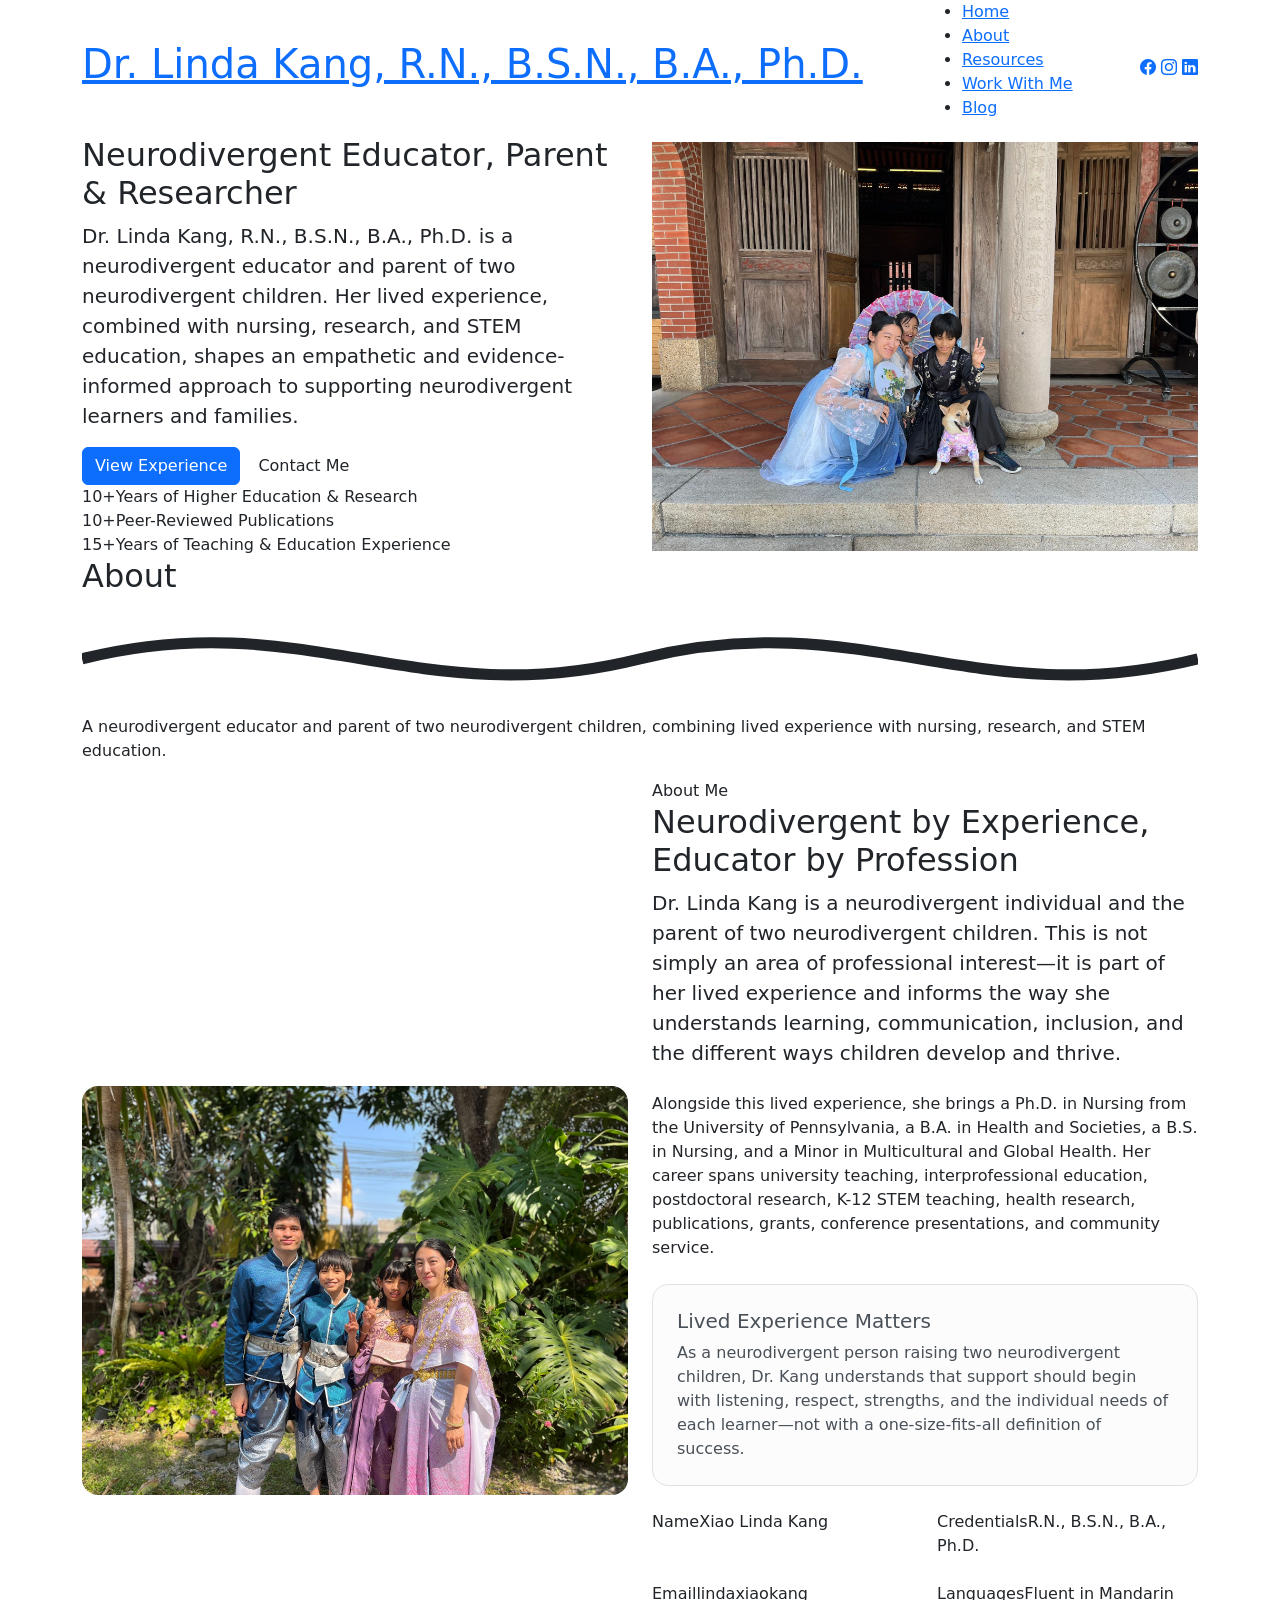
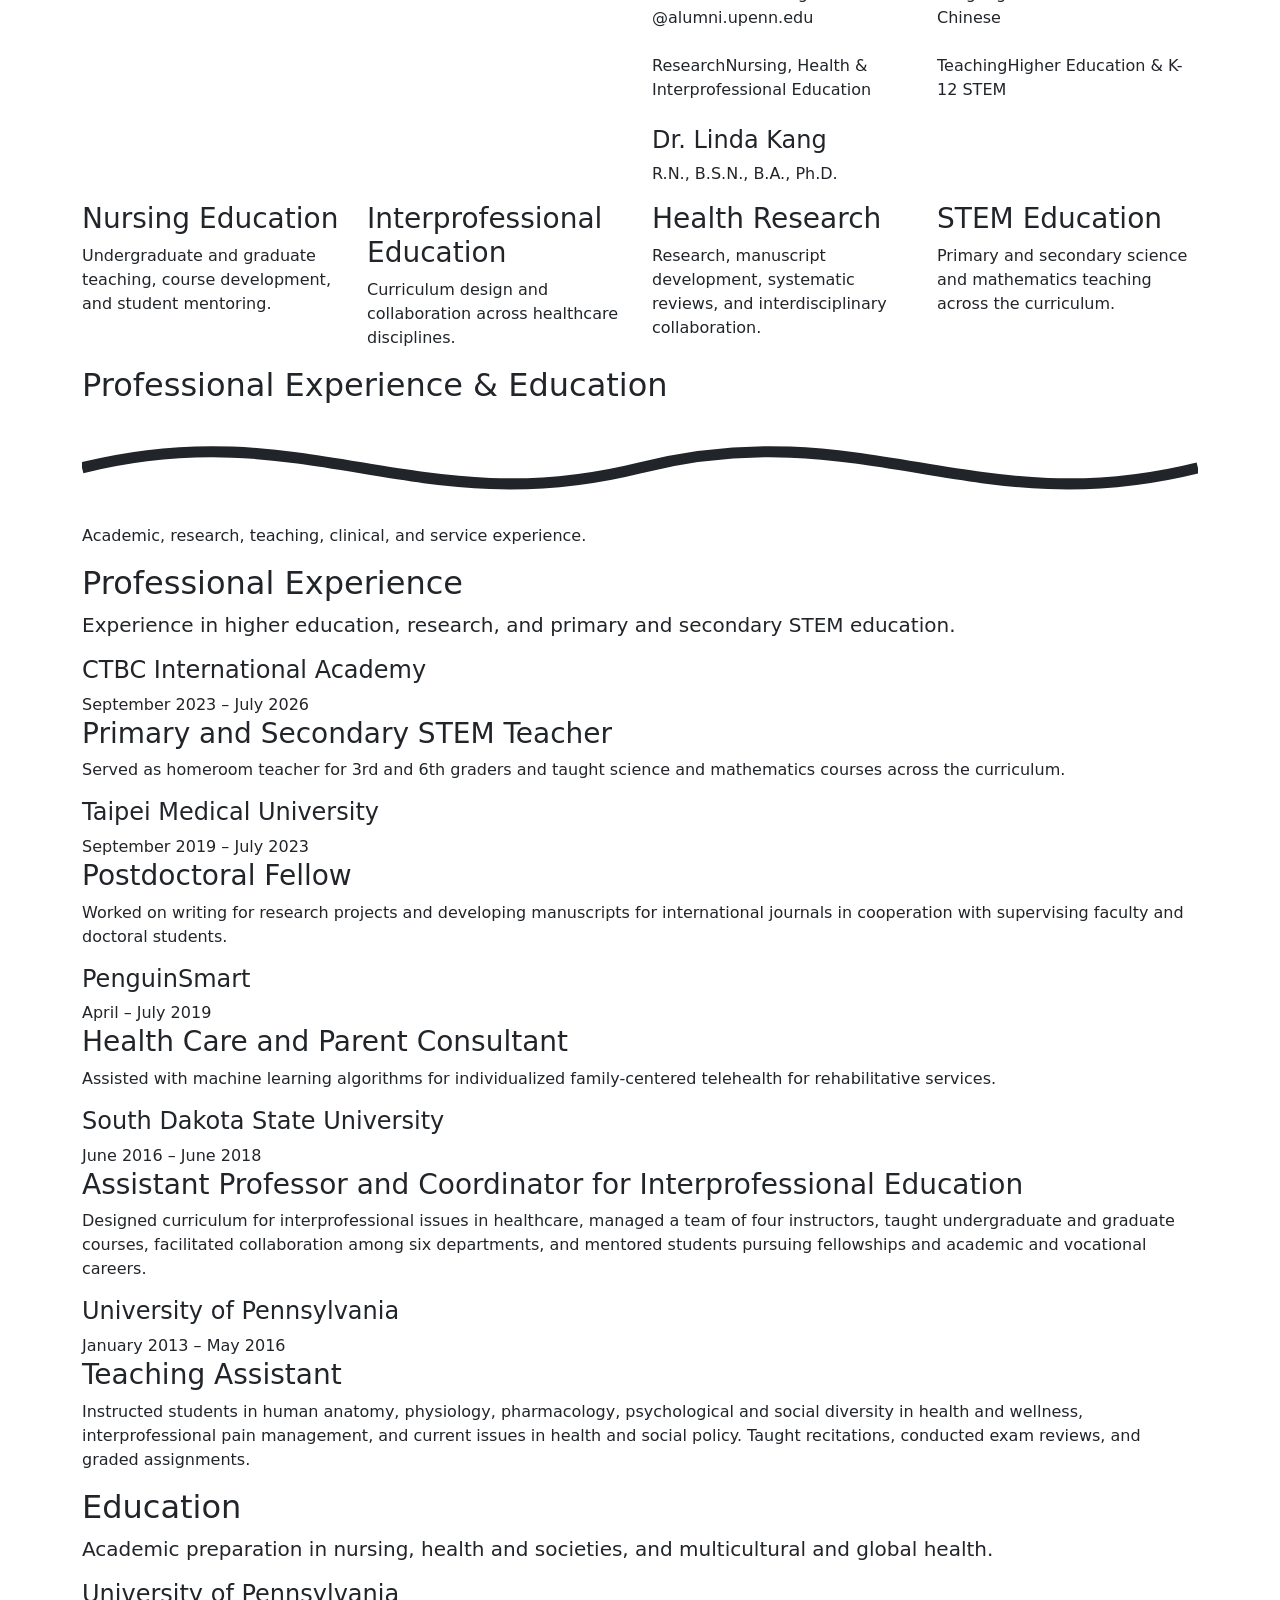
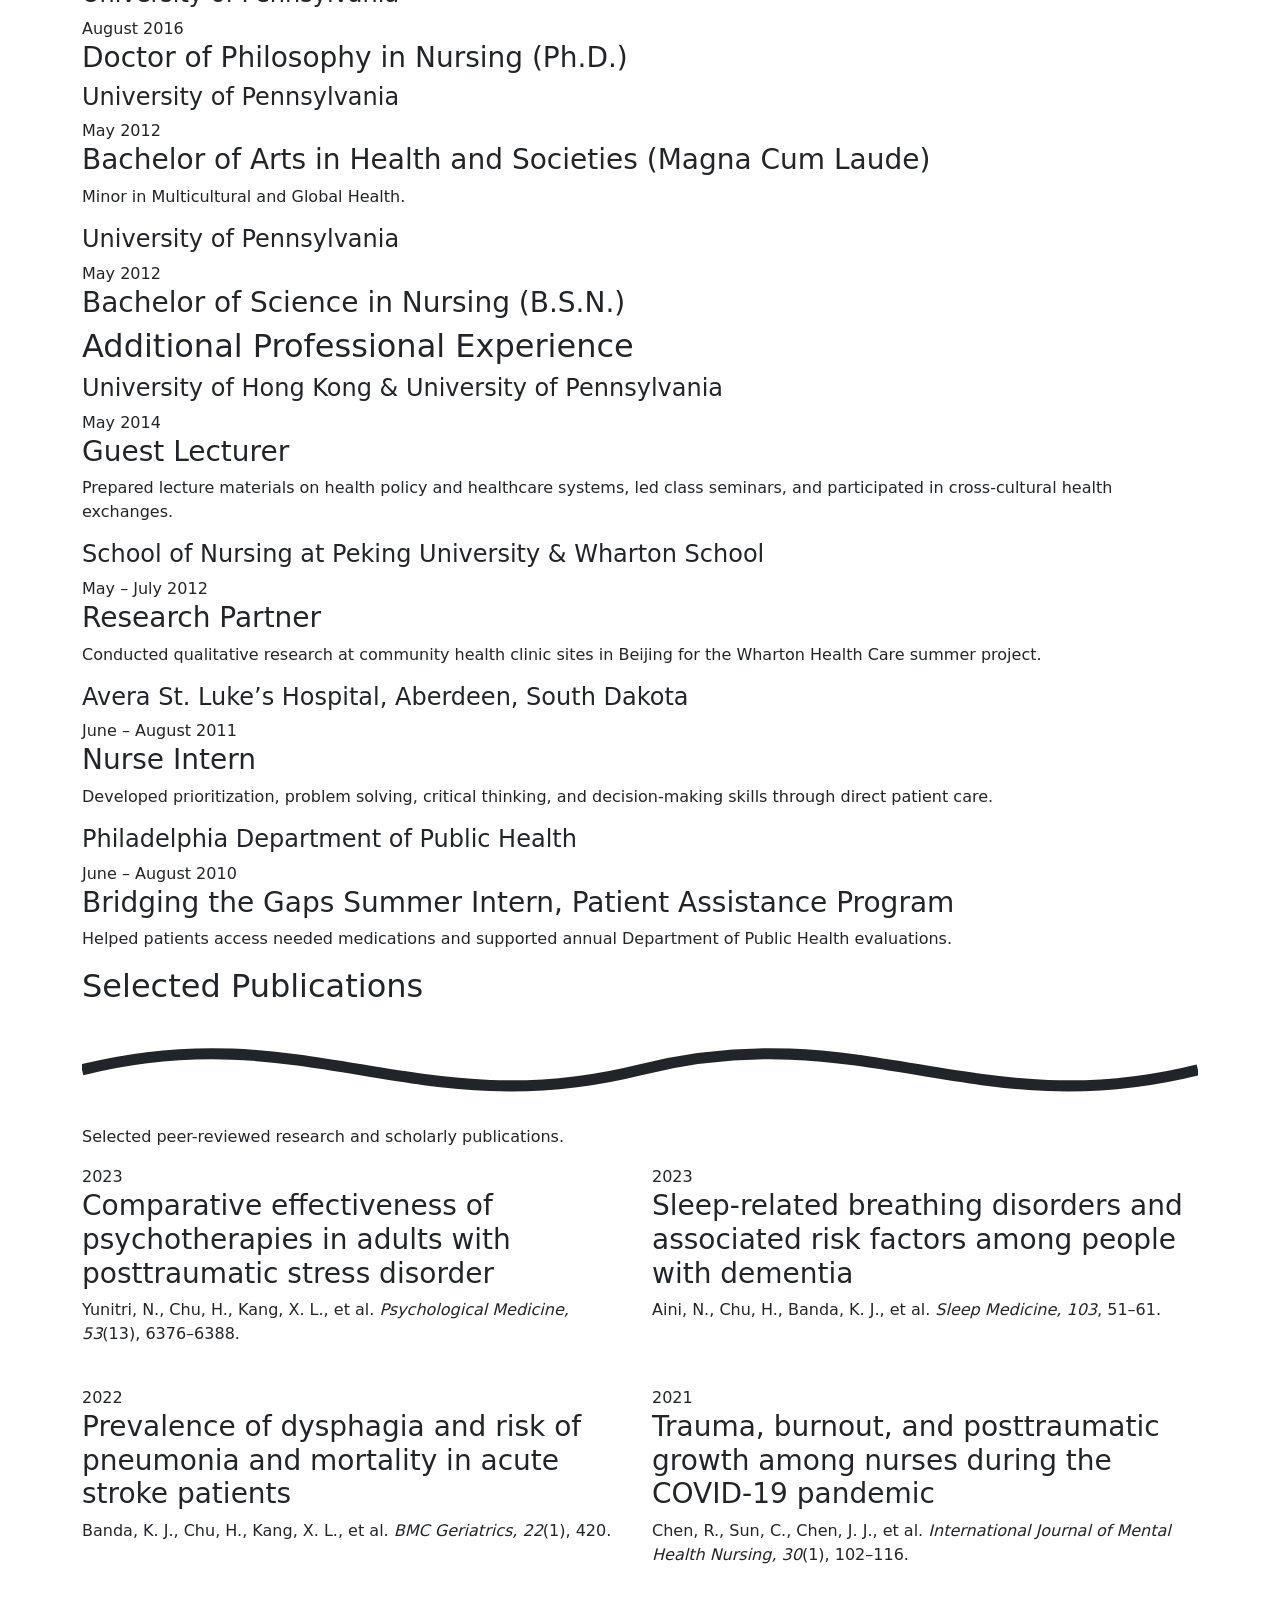
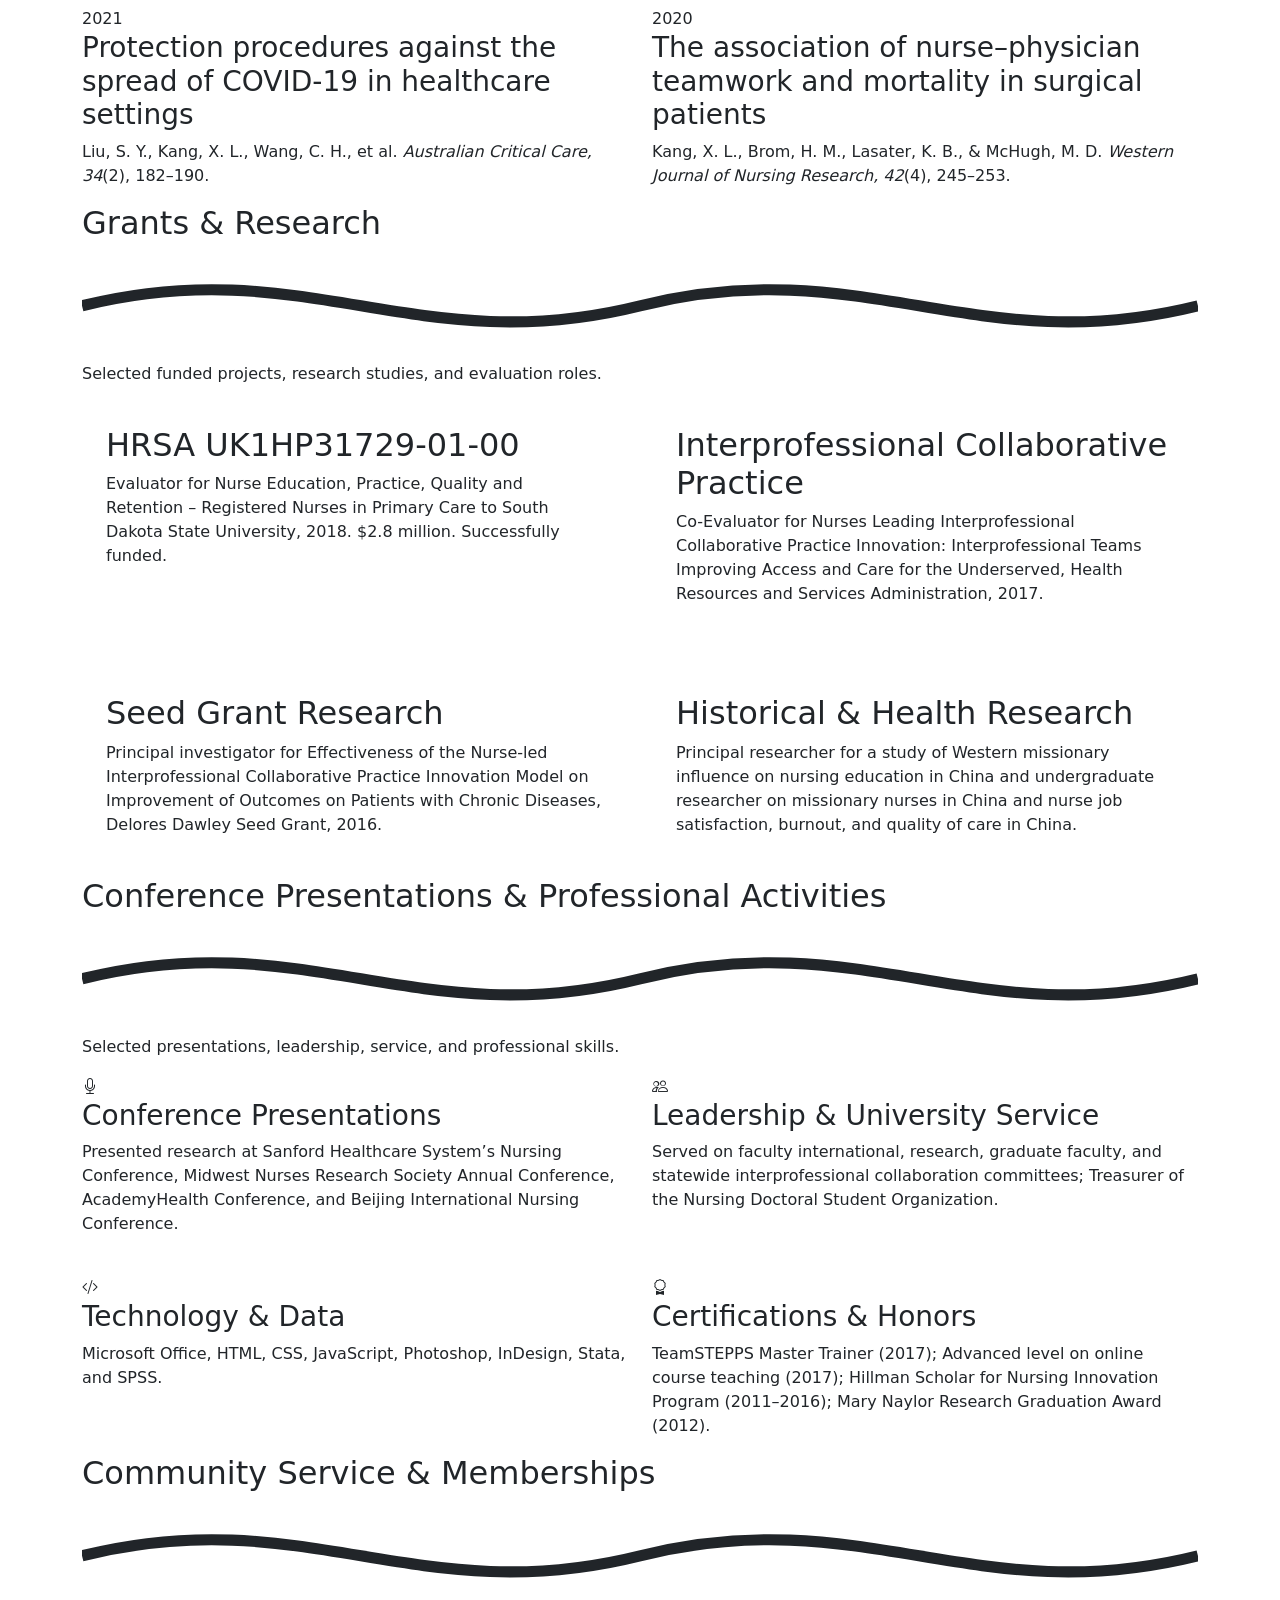
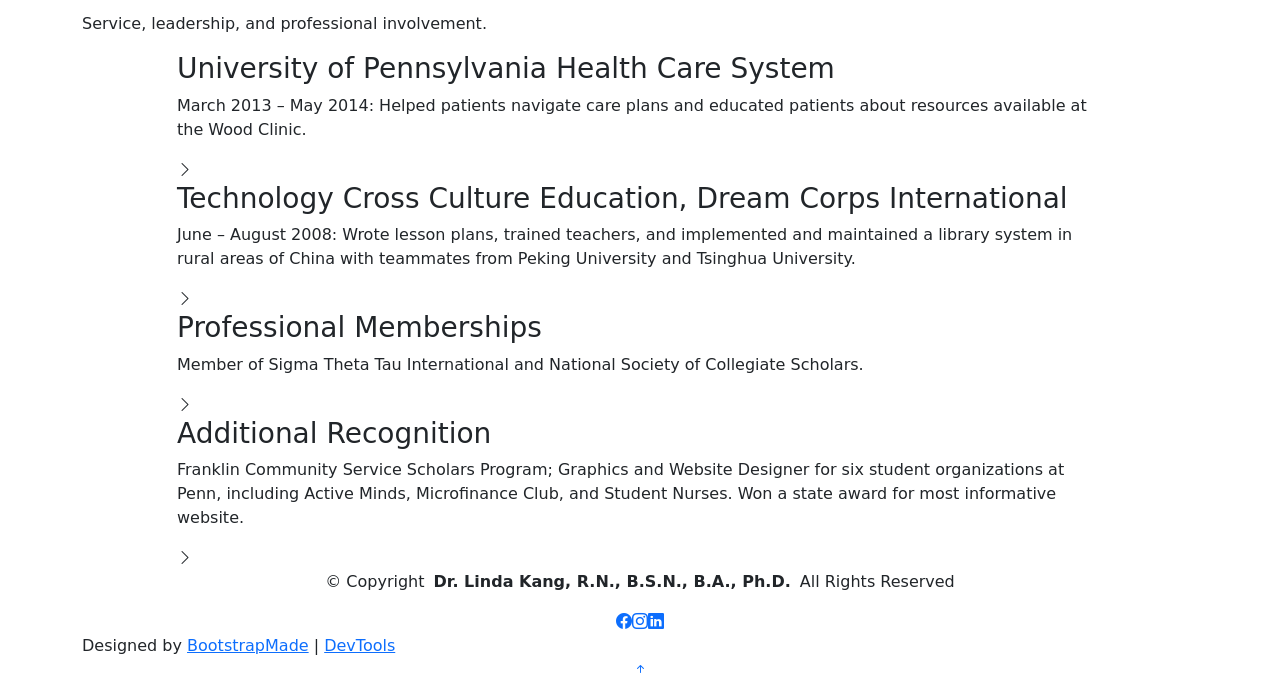
==== index.html @ 37368210 "Initial commit via Netlify [skip ci]" ====
<!DOCTYPE html>
<html lang="en">

<head>
  <meta charset="utf-8">
  <meta content="width=device-width, initial-scale=1.0" name="viewport">
  <title>Dr. Linda Kang, R.N., B.S.N., B.A., Ph.D. | Nursing Educator & Researcher</title>
  <meta name="description" content="Dr. Linda Kang, R.N., B.S.N., B.A., Ph.D. is a nursing educator, researcher, and STEM teacher with experience in higher education, research, interprofessional education, and K-12 STEM teaching.">
  <meta name="keywords" content="nursing educator, nursing researcher, interprofessional education, STEM teacher, PhD nursing, health education">

  <!-- Favicons -->
  <link href="assets/img/favicon.png" rel="icon">
  <link href="assets/img/apple-touch-icon.png" rel="apple-touch-icon">

  <!-- Fonts -->
  <link href="https://fonts.googleapis.com" rel="preconnect">
  <link href="https://fonts.gstatic.com" rel="preconnect" crossorigin>
  <link href="https://fonts.googleapis.com/css2?family=Roboto:ital,wght@0,100;0,300;0,400;0,500;0,700;0,900;1,100;1,300;1,400;1,500;1,700;1,900&family=Noto+Sans:ital,wght@0,100;0,200;0,300;0,400;0,500;0,600;0,700;0,800;0,900;1,100;1,200;1,300;1,400;1,500;1,600;1,700;1,800;1,900&family=Questrial:wght@400&display=swap" rel="stylesheet">

  <!-- Vendor CSS Files -->
  <link href="assets/vendor/bootstrap/css/bootstrap.min.css" rel="stylesheet">
  <link href="assets/vendor/bootstrap-icons/bootstrap-icons.css" rel="stylesheet">
  <link href="assets/vendor/aos/aos.css" rel="stylesheet">
  <link href="assets/vendor/glightbox/css/glightbox.min.css" rel="stylesheet">
  <link href="assets/vendor/swiper/swiper-bundle.min.css" rel="stylesheet">

  <!-- Main CSS File -->
  <link href="assets/css/main.css" rel="stylesheet">

  <!-- =======================================================
  * Template Name: EasyFolio
  * Template URL: https://bootstrapmade.com/easyfolio-bootstrap-portfolio-template/
  * Updated: Feb 21 2025 with Bootstrap v5.3.3
  * Author: BootstrapMade.com
  * License: https://bootstrapmade.com/license/
  ======================================================== -->
</head>

<body class="index-page">

  <header id="header" class="header d-flex align-items-center sticky-top">
    <div class="header-container container-fluid container-xl position-relative d-flex align-items-center justify-content-between">

      <a href="index.html" class="logo d-flex align-items-center me-auto me-xl-0">
        <!-- Uncomment the line below if you also wish to use an image logo -->
        <!-- <img src="assets/img/logo.webp" alt=""> -->
        <h1 class="sitename">Dr. Linda Kang, R.N., B.S.N., B.A., Ph.D.</h1>
      </a>

      <nav id="navmenu" class="navmenu">
        <ul>
          <li><a href="index.html" class="active">Home</a></li>
          <li><a href="about.html">About</a></li>
          <li><a href="resources.html">Resources</a></li>
          <li><a href="work-with-me.html">Work With Me</a></li>
          <li><a href="blog.html">Blog</a></li>
        </ul>
        <i class="mobile-nav-toggle d-xl-none bi bi-list"></i>
      </nav>

      <div class="header-social-links">
        <a href="https://www.facebook.com/groups/229477850441076/user/624431/" class="facebook"><i class="bi bi-facebook"></i></a>
        <a href="https://www.instagram.com/phdadhdmom" class="instagram"><i class="bi bi-instagram"></i></a>
        <a href="https://tw.linkedin.com/in/xiao-kang-ph-d-6a786524" class="linkedin"><i class="bi bi-linkedin"></i></a>
      </div>

    </div>
  </header>

  <main class="main">

    <!-- Hero Section -->
    <section id="hero" class="hero section">
      <div class="container" data-aos="fade-up" data-aos-delay="100">
        <div class="row align-items-center content">
          <div class="col-lg-6" data-aos="fade-up" data-aos-delay="200">
            <h2>Neurodivergent Educator, Parent &amp; Researcher</h2>
            <p class="lead">Dr. Linda Kang, R.N., B.S.N., B.A., Ph.D. is a neurodivergent educator and parent of two neurodivergent children. Her lived experience, combined with nursing, research, and STEM education, shapes an empathetic and evidence-informed approach to supporting neurodivergent learners and families.</p>
            <div class="cta-buttons" data-aos="fade-up" data-aos-delay="300">
              <a href="#resume" class="btn btn-primary">View Experience</a>
              <a href="#contact" class="btn btn-outline">Contact Me</a>
            </div>
            <div class="hero-stats" data-aos="fade-up" data-aos-delay="400">
              <div class="stat-item"><span class="stat-number">10+</span><span class="stat-label">Years of Higher Education &amp; Research</span></div>
              <div class="stat-item"><span class="stat-number">10+</span><span class="stat-label">Peer-Reviewed Publications</span></div>
              <div class="stat-item"><span class="stat-number">15+</span><span class="stat-label">Years of Teaching &amp; Education Experience</span></div>
            </div>
          </div>
          <div class="col-lg-6">
            <div class="hero-image">
              <img src="assets/img/profile/profile-1.webp" alt="Dr. Linda Kang" class="img-fluid" data-aos="zoom-out" data-aos-delay="300">
              <div class="shape-1"></div><div class="shape-2"></div>
            </div>
          </div>
        </div>
      </div>
    </section><!-- /Hero Section -->

    <!-- About Section -->
    <section id="about" class="about section light-background">
      <div class="container section-title" data-aos="fade-up">
        <h2>About</h2>
        <div class="title-shape"><svg viewBox="0 0 200 20" xmlns="http://www.w3.org/2000/svg"><path d="M 0,10 C 40,0 60,20 100,10 C 140,0 160,20 200,10" fill="none" stroke="currentColor" stroke-width="2"></path></svg></div>
        <p>A neurodivergent educator and parent of two neurodivergent children, combining lived experience with nursing, research, and STEM education.</p>
      </div>
      <div class="container" data-aos="fade-up" data-aos-delay="100">
        <div class="row align-items-center">
          <div class="col-lg-6 position-relative" data-aos="fade-right" data-aos-delay="200">
            <div class="about-image"><img src="assets/img/profile/profile-square-2.webp" alt="Dr. Linda Kang" class="img-fluid rounded-4"></div>
          </div>
          <div class="col-lg-6" data-aos="fade-left" data-aos-delay="300">
            <div class="about-content">
              <span class="subtitle">About Me</span>
              <h2>Neurodivergent by Experience, Educator by Profession</h2>
              <p class="lead mb-4">Dr. Linda Kang is a neurodivergent individual and the parent of two neurodivergent children. This is not simply an area of professional interest—it is part of her lived experience and informs the way she understands learning, communication, inclusion, and the different ways children develop and thrive.</p>
              <p class="mb-4">Alongside this lived experience, she brings a Ph.D. in Nursing from the University of Pennsylvania, a B.A. in Health and Societies, a B.S. in Nursing, and a Minor in Multicultural and Global Health. Her career spans university teaching, interprofessional education, postdoctoral research, K-12 STEM teaching, health research, publications, grants, conference presentations, and community service.</p>
              <div class="alert alert-light border rounded-4 p-4 mb-4">
                <h3 class="h5 mb-2">Lived Experience Matters</h3>
                <p class="mb-0">As a neurodivergent person raising two neurodivergent children, Dr. Kang understands that support should begin with listening, respect, strengths, and the individual needs of each learner—not with a one-size-fits-all definition of success.</p>
              </div>
              <div class="personal-info"><div class="row g-4">
                <div class="col-6"><div class="info-item"><span class="label">Name</span><span class="value">Xiao Linda Kang</span></div></div>
                <div class="col-6"><div class="info-item"><span class="label">Credentials</span><span class="value">R.N., B.S.N., B.A., Ph.D.</span></div></div>
                <div class="col-6"><div class="info-item"><span class="label">Email</span><span class="value">lindaxiaokang<wbr />@alumni.upenn.edu</span></div></div>
                <div class="col-6"><div class="info-item"><span class="label">Languages</span><span class="value">Fluent in Mandarin Chinese</span></div></div>
                <div class="col-6"><div class="info-item"><span class="label">Research</span><span class="value">Nursing, Health &amp; Interprofessional Education</span></div></div>
                <div class="col-6"><div class="info-item"><span class="label">Teaching</span><span class="value">Higher Education &amp; K-12 STEM</span></div></div>
              </div></div>
              <div class="signature mt-4">
                <div class="signature-info"><h4>Dr. Linda Kang</h4><p>R.N., B.S.N., B.A., Ph.D.</p></div>
              </div>
            </div>
          </div>
        </div>
      </div>
    </section><!-- /About Section -->

    <!-- Skills Section -->
    <section id="skills" class="skills section">
      <div class="container" data-aos="fade-up" data-aos-delay="100">
        <div class="row g-4 skills-animation">
          <div class="col-md-6 col-lg-3"><div class="skill-box"><h3>Nursing Education</h3><p>Undergraduate and graduate teaching, course development, and student mentoring.</p></div></div>
          <div class="col-md-6 col-lg-3"><div class="skill-box"><h3>Interprofessional Education</h3><p>Curriculum design and collaboration across healthcare disciplines.</p></div></div>
          <div class="col-md-6 col-lg-3"><div class="skill-box"><h3>Health Research</h3><p>Research, manuscript development, systematic reviews, and interdisciplinary collaboration.</p></div></div>
          <div class="col-md-6 col-lg-3"><div class="skill-box"><h3>STEM Education</h3><p>Primary and secondary science and mathematics teaching across the curriculum.</p></div></div>
        </div>
      </div>
    </section><!-- /Skills Section -->

    <!-- Resume Section -->
    <section id="resume" class="resume section">
      <div class="container section-title" data-aos="fade-up">
        <h2>Professional Experience &amp; Education</h2>
        <div class="title-shape"><svg viewBox="0 0 200 20" xmlns="http://www.w3.org/2000/svg"><path d="M 0,10 C 40,0 60,20 100,10 C 140,0 160,20 200,10" fill="none" stroke="currentColor" stroke-width="2"></path></svg></div>
        <p>Academic, research, teaching, clinical, and service experience.</p>
      </div>
      <div class="container" data-aos="fade-up" data-aos-delay="100">
        <div class="row"><div class="col-12"><div class="resume-wrapper">
          <div class="resume-block" data-aos="fade-up">
            <h2>Professional Experience</h2>
            <p class="lead">Experience in higher education, research, and primary and secondary STEM education.</p>
            <div class="timeline">
              <div class="timeline-item"><div class="timeline-left"><h4 class="company">CTBC International Academy</h4><span class="period">September 2023 – July 2026</span></div><div class="timeline-dot"></div><div class="timeline-right"><h3 class="position">Primary and Secondary STEM Teacher</h3><p class="description">Served as homeroom teacher for 3rd and 6th graders and taught science and mathematics courses across the curriculum.</p></div></div>
              <div class="timeline-item"><div class="timeline-left"><h4 class="company">Taipei Medical University</h4><span class="period">September 2019 – July 2023</span></div><div class="timeline-dot"></div><div class="timeline-right"><h3 class="position">Postdoctoral Fellow</h3><p class="description">Worked on writing for research projects and developing manuscripts for international journals in cooperation with supervising faculty and doctoral students.</p></div></div>
              <div class="timeline-item"><div class="timeline-left"><h4 class="company">PenguinSmart</h4><span class="period">April – July 2019</span></div><div class="timeline-dot"></div><div class="timeline-right"><h3 class="position">Health Care and Parent Consultant</h3><p class="description">Assisted with machine learning algorithms for individualized family-centered telehealth for rehabilitative services.</p></div></div>
              <div class="timeline-item"><div class="timeline-left"><h4 class="company">South Dakota State University</h4><span class="period">June 2016 – June 2018</span></div><div class="timeline-dot"></div><div class="timeline-right"><h3 class="position">Assistant Professor and Coordinator for Interprofessional Education</h3><p class="description">Designed curriculum for interprofessional issues in healthcare, managed a team of four instructors, taught undergraduate and graduate courses, facilitated collaboration among six departments, and mentored students pursuing fellowships and academic and vocational careers.</p></div></div>
              <div class="timeline-item"><div class="timeline-left"><h4 class="company">University of Pennsylvania</h4><span class="period">January 2013 – May 2016</span></div><div class="timeline-dot"></div><div class="timeline-right"><h3 class="position">Teaching Assistant</h3><p class="description">Instructed students in human anatomy, physiology, pharmacology, psychological and social diversity in health and wellness, interprofessional pain management, and current issues in health and social policy. Taught recitations, conducted exam reviews, and graded assignments.</p></div></div>
            </div>
          </div>

          <div class="resume-block" data-aos="fade-up">
            <h2>Education</h2>
            <p class="lead">Academic preparation in nursing, health and societies, and multicultural and global health.</p>
            <div class="timeline">
              <div class="timeline-item"><div class="timeline-left"><h4 class="company">University of Pennsylvania</h4><span class="period">August 2016</span></div><div class="timeline-dot"></div><div class="timeline-right"><h3 class="position">Doctor of Philosophy in Nursing (Ph.D.)</h3></div></div>
              <div class="timeline-item"><div class="timeline-left"><h4 class="company">University of Pennsylvania</h4><span class="period">May 2012</span></div><div class="timeline-dot"></div><div class="timeline-right"><h3 class="position">Bachelor of Arts in Health and Societies (Magna Cum Laude)</h3><p class="description">Minor in Multicultural and Global Health.</p></div></div>
              <div class="timeline-item"><div class="timeline-left"><h4 class="company">University of Pennsylvania</h4><span class="period">May 2012</span></div><div class="timeline-dot"></div><div class="timeline-right"><h3 class="position">Bachelor of Science in Nursing (B.S.N.)</h3></div></div>
            </div>
          </div>

          <div class="resume-block" data-aos="fade-up">
            <h2>Additional Professional Experience</h2>
            <div class="timeline">
              <div class="timeline-item"><div class="timeline-left"><h4 class="company">University of Hong Kong &amp; University of Pennsylvania</h4><span class="period">May 2014</span></div><div class="timeline-dot"></div><div class="timeline-right"><h3 class="position">Guest Lecturer</h3><p class="description">Prepared lecture materials on health policy and healthcare systems, led class seminars, and participated in cross-cultural health exchanges.</p></div></div>
              <div class="timeline-item"><div class="timeline-left"><h4 class="company">School of Nursing at Peking University &amp; Wharton School</h4><span class="period">May – July 2012</span></div><div class="timeline-dot"></div><div class="timeline-right"><h3 class="position">Research Partner</h3><p class="description">Conducted qualitative research at community health clinic sites in Beijing for the Wharton Health Care summer project.</p></div></div>
              <div class="timeline-item"><div class="timeline-left"><h4 class="company">Avera St. Luke’s Hospital, Aberdeen, South Dakota</h4><span class="period">June – August 2011</span></div><div class="timeline-dot"></div><div class="timeline-right"><h3 class="position">Nurse Intern</h3><p class="description">Developed prioritization, problem solving, critical thinking, and decision-making skills through direct patient care.</p></div></div>
              <div class="timeline-item"><div class="timeline-left"><h4 class="company">Philadelphia Department of Public Health</h4><span class="period">June – August 2010</span></div><div class="timeline-dot"></div><div class="timeline-right"><h3 class="position">Bridging the Gaps Summer Intern, Patient Assistance Program</h3><p class="description">Helped patients access needed medications and supported annual Department of Public Health evaluations.</p></div></div>
            </div>
          </div>
        </div></div></div>
      </div>
    </section><!-- /Resume Section -->

    <!-- Portfolio Section -->
    <section id="portfolio" class="portfolio section">
      <div class="container section-title" data-aos="fade-up">
        <h2>Selected Publications</h2>
        <div class="title-shape"><svg viewBox="0 0 200 20" xmlns="http://www.w3.org/2000/svg"><path d="M 0,10 C 40,0 60,20 100,10 C 140,0 160,20 200,10" fill="none" stroke="currentColor" stroke-width="2"></path></svg></div>
        <p>Selected peer-reviewed research and scholarly publications.</p>
      </div>
      <div class="container" data-aos="fade-up" data-aos-delay="100"><div class="row g-4">
        <div class="col-lg-6"><div class="portfolio-card"><div class="portfolio-content"><span class="category">2023</span><h3>Comparative effectiveness of psychotherapies in adults with posttraumatic stress disorder</h3><p>Yunitri, N., Chu, H., Kang, X. L., et al. <em>Psychological Medicine, 53</em>(13), 6376–6388.</p></div></div></div>
        <div class="col-lg-6"><div class="portfolio-card"><div class="portfolio-content"><span class="category">2023</span><h3>Sleep-related breathing disorders and associated risk factors among people with dementia</h3><p>Aini, N., Chu, H., Banda, K. J., et al. <em>Sleep Medicine, 103</em>, 51–61.</p></div></div></div>
        <div class="col-lg-6"><div class="portfolio-card"><div class="portfolio-content"><span class="category">2022</span><h3>Prevalence of dysphagia and risk of pneumonia and mortality in acute stroke patients</h3><p>Banda, K. J., Chu, H., Kang, X. L., et al. <em>BMC Geriatrics, 22</em>(1), 420.</p></div></div></div>
        <div class="col-lg-6"><div class="portfolio-card"><div class="portfolio-content"><span class="category">2021</span><h3>Trauma, burnout, and posttraumatic growth among nurses during the COVID-19 pandemic</h3><p>Chen, R., Sun, C., Chen, J. J., et al. <em>International Journal of Mental Health Nursing, 30</em>(1), 102–116.</p></div></div></div>
        <div class="col-lg-6"><div class="portfolio-card"><div class="portfolio-content"><span class="category">2021</span><h3>Protection procedures against the spread of COVID-19 in healthcare settings</h3><p>Liu, S. Y., Kang, X. L., Wang, C. H., et al. <em>Australian Critical Care, 34</em>(2), 182–190.</p></div></div></div>
        <div class="col-lg-6"><div class="portfolio-card"><div class="portfolio-content"><span class="category">2020</span><h3>The association of nurse–physician teamwork and mortality in surgical patients</h3><p>Kang, X. L., Brom, H. M., Lasater, K. B., &amp; McHugh, M. D. <em>Western Journal of Nursing Research, 42</em>(4), 245–253.</p></div></div></div>
      </div></div>
    </section><!-- /Portfolio Section -->

    <!-- Grants Section -->
    <section id="testimonials" class="testimonials section light-background">
      <div class="container section-title" data-aos="fade-up">
        <h2>Grants &amp; Research</h2>
        <div class="title-shape"><svg viewBox="0 0 200 20" xmlns="http://www.w3.org/2000/svg"><path d="M 0,10 C 40,0 60,20 100,10 C 140,0 160,20 200,10" fill="none" stroke="currentColor" stroke-width="2"></path></svg></div>
        <p>Selected funded projects, research studies, and evaluation roles.</p>
      </div>
      <div class="container" data-aos="fade-up" data-aos-delay="100">
        <div class="row g-4">
          <div class="col-lg-6"><div class="testimonial-item p-4"><h2>HRSA UK1HP31729-01-00</h2><p>Evaluator for Nurse Education, Practice, Quality and Retention – Registered Nurses in Primary Care to South Dakota State University, 2018. $2.8 million. Successfully funded.</p></div></div>
          <div class="col-lg-6"><div class="testimonial-item p-4"><h2>Interprofessional Collaborative Practice</h2><p>Co-Evaluator for Nurses Leading Interprofessional Collaborative Practice Innovation: Interprofessional Teams Improving Access and Care for the Underserved, Health Resources and Services Administration, 2017.</p></div></div>
          <div class="col-lg-6"><div class="testimonial-item p-4"><h2>Seed Grant Research</h2><p>Principal investigator for Effectiveness of the Nurse-led Interprofessional Collaborative Practice Innovation Model on Improvement of Outcomes on Patients with Chronic Diseases, Delores Dawley Seed Grant, 2016.</p></div></div>
          <div class="col-lg-6"><div class="testimonial-item p-4"><h2>Historical &amp; Health Research</h2><p>Principal researcher for a study of Western missionary influence on nursing education in China and undergraduate researcher on missionary nurses in China and nurse job satisfaction, burnout, and quality of care in China.</p></div></div>
        </div>
      </div>
    </section><!-- /Grants Section -->

    <!-- Services Section -->
    <section id="services" class="services section">
      <div class="container section-title" data-aos="fade-up">
        <h2>Conference Presentations &amp; Professional Activities</h2>
        <div class="title-shape"><svg viewBox="0 0 200 20" xmlns="http://www.w3.org/2000/svg"><path d="M 0,10 C 40,0 60,20 100,10 C 140,0 160,20 200,10" fill="none" stroke="currentColor" stroke-width="2"></path></svg></div>
        <p>Selected presentations, leadership, service, and professional skills.</p>
      </div>
      <div class="container" data-aos="fade-up" data-aos-delay="100"><div class="row g-4">
        <div class="col-md-6"><div class="service-item"><i class="bi bi-mic icon"></i><h3>Conference Presentations</h3><p>Presented research at Sanford Healthcare System’s Nursing Conference, Midwest Nurses Research Society Annual Conference, AcademyHealth Conference, and Beijing International Nursing Conference.</p></div></div>
        <div class="col-md-6"><div class="service-item"><i class="bi bi-people icon"></i><h3>Leadership &amp; University Service</h3><p>Served on faculty international, research, graduate faculty, and statewide interprofessional collaboration committees; Treasurer of the Nursing Doctoral Student Organization.</p></div></div>
        <div class="col-md-6"><div class="service-item"><i class="bi bi-code-slash icon"></i><h3>Technology &amp; Data</h3><p>Microsoft Office, HTML, CSS, JavaScript, Photoshop, InDesign, Stata, and SPSS.</p></div></div>
        <div class="col-md-6"><div class="service-item"><i class="bi bi-award icon"></i><h3>Certifications &amp; Honors</h3><p>TeamSTEPPS Master Trainer (2017); Advanced level on online course teaching (2017); Hillman Scholar for Nursing Innovation Program (2011–2016); Mary Naylor Research Graduation Award (2012).</p></div></div>
      </div></div>
    </section><!-- /Services Section -->

    <!-- FAQ Section -->
    <section id="faq" class="faq section">
      <div class="container section-title" data-aos="fade-up">
        <h2>Community Service &amp; Memberships</h2>
        <div class="title-shape"><svg viewBox="0 0 200 20" xmlns="http://www.w3.org/2000/svg"><path d="M 0,10 C 40,0 60,20 100,10 C 140,0 160,20 200,10" fill="none" stroke="currentColor" stroke-width="2"></path></svg></div>
        <p>Service, leadership, and professional involvement.</p>
      </div>
      <div class="container"><div class="row justify-content-center"><div class="col-lg-10" data-aos="fade-up">
        <div class="faq-container">
          <div class="faq-item faq-active"><h3>University of Pennsylvania Health Care System</h3><div class="faq-content"><p>March 2013 – May 2014: Helped patients navigate care plans and educated patients about resources available at the Wood Clinic.</p></div><i class="faq-toggle bi bi-chevron-right"></i></div>
          <div class="faq-item"><h3>Technology Cross Culture Education, Dream Corps International</h3><div class="faq-content"><p>June – August 2008: Wrote lesson plans, trained teachers, and implemented and maintained a library system in rural areas of China with teammates from Peking University and Tsinghua University.</p></div><i class="faq-toggle bi bi-chevron-right"></i></div>
          <div class="faq-item"><h3>Professional Memberships</h3><div class="faq-content"><p>Member of Sigma Theta Tau International and National Society of Collegiate Scholars.</p></div><i class="faq-toggle bi bi-chevron-right"></i></div>
          <div class="faq-item"><h3>Additional Recognition</h3><div class="faq-content"><p>Franklin Community Service Scholars Program; Graphics and Website Designer for six student organizations at Penn, including Active Minds, Microfinance Club, and Student Nurses. Won a state award for most informative website.</p></div><i class="faq-toggle bi bi-chevron-right"></i></div>
        </div>
      </div></div></div>
    </section><!-- /FAQ Section -->

  </main>

  <footer id="footer" class="footer">

    <div class="container">
      <div class="copyright text-center ">
        <p>© <span>Copyright</span> <strong class="px-1 sitename">Dr. Linda Kang, R.N., B.S.N., B.A., Ph.D.</strong> <span>All Rights Reserved</span></p>
      </div>
      <div class="social-links d-flex justify-content-center">
        <a href="https://www.facebook.com/groups/229477850441076/user/624431/" class="facebook"><i class="bi bi-facebook"></i></a>
        <a href="https://www.instagram.com/phdadhdmom" class="instagram"><i class="bi bi-instagram"></i></a>
        <a href="https://tw.linkedin.com/in/xiao-kang-ph-d-6a786524" class="linkedin"><i class="bi bi-linkedin"></i></a>
      </div>
      <div class="credits">
        <!-- All the links in the footer should remain intact. -->
        <!-- You can delete the links only if you've purchased the pro version. -->
        <!-- Licensing information: https://bootstrapmade.com/license/ -->
        <!-- Purchase the pro version with working PHP/AJAX contact form: [buy-url] -->
        Designed by <a href="https://bootstrapmade.com/">BootstrapMade</a> | <a href="https://bootstrapmade.com/tools/">DevTools</a>
      </div>
    </div>

  </footer>

  <!-- Scroll Top -->
  <a href="#" id="scroll-top" class="scroll-top d-flex align-items-center justify-content-center"><i class="bi bi-arrow-up-short"></i></a>

  <!-- Vendor JS Files -->
  <script src="assets/vendor/bootstrap/js/bootstrap.bundle.min.js"></script>
  <script src="assets/vendor/php-email-form/validate.js"></script>
  <script src="assets/vendor/aos/aos.js"></script>
  <script src="assets/vendor/waypoints/noframework.waypoints.js"></script>
  <script src="assets/vendor/glightbox/js/glightbox.min.js"></script>
  <script src="assets/vendor/imagesloaded/imagesloaded.pkgd.min.js"></script>
  <script src="assets/vendor/isotope-layout/isotope.pkgd.min.js"></script>
  <script src="assets/vendor/swiper/swiper-bundle.min.js"></script>

  <!-- Main JS File -->
  <script src="assets/js/main.js"></script>

</body>

</html>
---- assets/css/main.css ----
/**
* Template Name: EasyFolio
* Template URL: https://bootstrapmade.com/easyfolio-bootstrap-portfolio-template/
* Updated: Feb 21 2025 with Bootstrap v5.3.3
* Author: BootstrapMade.com
* License: https://bootstrapmade.com/license/
*/

/*--------------------------------------------------------------
# Font & Color Variables
# Help: https://bootstrapmade.com/color-system/
--------------------------------------------------------------*/
/* Fonts */
:root {
  --default-font: "Roboto",  system-ui, -apple-system, "Segoe UI", Roboto, "Helvetica Neue", Arial, "Noto Sans", "Liberation Sans", sans-serif, "Apple Color Emoji", "Segoe UI Emoji", "Segoe UI Symbol", "Noto Color Emoji";
  --heading-font: "Questrial",  sans-serif;
  --nav-font: "Noto Sans",  sans-serif;
}

/* Global Colors - The following color variables are used throughout the website. Updating them here will change the color scheme of the entire website */
:root { 
  --background-color: #ffffff; /* Background color for the entire website, including individual sections */
  --default-color: #0a0f14; /* Default color used for the majority of the text content across the entire website */
  --heading-color: #0f2943; /* Color for headings, subheadings and title throughout the website */
  --accent-color: #e87532; /* Accent color that represents your brand on the website. It's used for buttons, links, and other elements that need to stand out */
  --surface-color: #ffffff; /* The surface color is used as a background of boxed elements within sections, such as cards, icon boxes, or other elements that require a visual separation from the global background. */
  --contrast-color: #ffffff; /* Contrast color for text, ensuring readability against backgrounds of accent, heading, or default colors. */
}

/* Nav Menu Colors - The following color variables are used specifically for the navigation menu. They are separate from the global colors to allow for more customization options */
:root {
  --nav-color: #0a0f14;  /* The default color of the main navmenu links */
  --nav-hover-color: #e87532; /* Applied to main navmenu links when they are hovered over or active */
  --nav-mobile-background-color: #ffffff; /* Used as the background color for mobile navigation menu */
  --nav-dropdown-background-color: #ffffff; /* Used as the background color for dropdown items that appear when hovering over primary navigation items */
  --nav-dropdown-color: #0a0f14; /* Used for navigation links of the dropdown items in the navigation menu. */
  --nav-dropdown-hover-color: #e87532; /* Similar to --nav-hover-color, this color is applied to dropdown navigation links when they are hovered over. */
}

/* Color Presets - These classes override global colors when applied to any section or element, providing reuse of the sam color scheme. */

.light-background {
  --background-color: #faf9fb;
  --surface-color: #ffffff;
}

.dark-background {
  --background-color: #060606;
  --default-color: #ffffff;
  --heading-color: #ffffff;
  --surface-color: #252525;
  --contrast-color: #ffffff;
}

/* Smooth scroll */
:root {
  scroll-behavior: smooth;
}

/*--------------------------------------------------------------
# General Styling & Shared Classes
--------------------------------------------------------------*/
body {
  color: var(--default-color);
  background-color: var(--background-color);
  font-family: var(--default-font);
}

a {
  color: var(--accent-color);
  text-decoration: none;
  transition: 0.3s;
}

a:hover {
  color: color-mix(in srgb, var(--accent-color), transparent 25%);
  text-decoration: none;
}

h1,
h2,
h3,
h4,
h5,
h6 {
  color: var(--heading-color);
  font-family: var(--heading-font);
}

/* PHP Email Form Messages
------------------------------*/
.php-email-form .error-message {
  display: none;
  background: #df1529;
  color: #ffffff;
  text-align: left;
  padding: 15px;
  margin-bottom: 24px;
  font-weight: 600;
}

.php-email-form .sent-message {
  display: none;
  color: #ffffff;
  background: #059652;
  text-align: center;
  padding: 15px;
  margin-bottom: 24px;
  font-weight: 600;
}

.php-email-form .loading {
  display: none;
  background: var(--surface-color);
  text-align: center;
  padding: 15px;
  margin-bottom: 24px;
}

.php-email-form .loading:before {
  content: "";
  display: inline-block;
  border-radius: 50%;
  width: 24px;
  height: 24px;
  margin: 0 10px -6px 0;
  border: 3px solid var(--accent-color);
  border-top-color: var(--surface-color);
  animation: php-email-form-loading 1s linear infinite;
}

@keyframes php-email-form-loading {
  0% {
    transform: rotate(0deg);
  }

  100% {
    transform: rotate(360deg);
  }
}

/*--------------------------------------------------------------
# Global Header
--------------------------------------------------------------*/
.header {
  color: var(--default-color);
  background-color: var(--background-color);
  padding: 20px 0;
  transition: all 0.5s;
  z-index: 997;
}

.header .header-container {
  background: var(--surface-color);
  border-radius: 50px;
  padding: 5px 25px;
  box-shadow: 0px 2px 15px rgba(0, 0, 0, 0.1);
}

.header .logo {
  line-height: 1;
}

.header .logo img {
  max-height: 36px;
  margin-right: 8px;
}

.header .logo h1 {
  font-size: 24px;
  margin: 0;
  padding-left: 5px;
  font-weight: 500;
  color: var(--heading-color);
}

.header .header-social-links {
  padding-right: 15px;
}

.header .header-social-links a {
  color: color-mix(in srgb, var(--default-color), transparent 40%);
  padding-left: 6px;
  display: inline-block;
  transition: 0.3s;
  font-size: 16px;
}

.header .header-social-links a:hover {
  color: var(--accent-color);
}

.header .header-social-links a i {
  line-height: 0px;
}

@media (max-width: 1200px) {
  .header {
    padding-top: 10px;
  }

  .header .header-container {
    margin-left: 10px;
    margin-right: 10px;
    padding: 10px 5px 10px 15px;
  }

  .header .logo {
    order: 1;
  }

  .header .header-social-links {
    order: 2;
  }

  .header .navmenu {
    order: 3;
  }
}

/*--------------------------------------------------------------
# Navigation Menu
--------------------------------------------------------------*/
/* Navmenu - Desktop */
@media (min-width: 1200px) {
  .navmenu {
    padding: 0;
  }

  .navmenu ul {
    margin: 0;
    padding: 0;
    display: flex;
    list-style: none;
    align-items: center;
  }

  .navmenu li {
    position: relative;
  }

  .navmenu a,
  .navmenu a:focus {
    color: var(--nav-color);
    padding: 18px 15px;
    font-size: 16px;
    font-family: var(--nav-font);
    font-weight: 400;
    display: flex;
    align-items: center;
    justify-content: space-between;
    white-space: nowrap;
    transition: 0.3s;
  }

  .navmenu a i,
  .navmenu a:focus i {
    font-size: 12px;
    line-height: 0;
    margin-left: 5px;
    transition: 0.3s;
  }

  .navmenu li:last-child a {
    padding-right: 0;
  }

  .navmenu li:hover>a,
  .navmenu .active,
  .navmenu .active:focus {
    color: var(--nav-hover-color);
  }

  .navmenu .dropdown ul {
    margin: 0;
    padding: 10px 0;
    background: var(--nav-dropdown-background-color);
    display: block;
    position: absolute;
    visibility: hidden;
    left: 14px;
    top: 130%;
    opacity: 0;
    transition: 0.3s;
    border-radius: 4px;
    z-index: 99;
    box-shadow: 0px 0px 30px rgba(0, 0, 0, 0.1);
  }

  .navmenu .dropdown ul li {
    min-width: 200px;
  }

  .navmenu .dropdown ul a {
    padding: 10px 20px;
    font-size: 15px;
    text-transform: none;
    color: var(--nav-dropdown-color);
  }

  .navmenu .dropdown ul a i {
    font-size: 12px;
  }

  .navmenu .dropdown ul a:hover,
  .navmenu .dropdown ul .active:hover,
  .navmenu .dropdown ul li:hover>a {
    color: var(--nav-dropdown-hover-color);
  }

  .navmenu .dropdown:hover>ul {
    opacity: 1;
    top: 100%;
    visibility: visible;
  }

  .navmenu .dropdown .dropdown ul {
    top: 0;
    left: -90%;
    visibility: hidden;
  }

  .navmenu .dropdown .dropdown:hover>ul {
    opacity: 1;
    top: 0;
    left: -100%;
    visibility: visible;
  }
}

/* Navmenu - Mobile */
@media (max-width: 1199px) {
  .mobile-nav-toggle {
    color: var(--nav-color);
    font-size: 28px;
    line-height: 0;
    margin-right: 10px;
    cursor: pointer;
    transition: color 0.3s;
  }

  .navmenu {
    padding: 0;
    z-index: 9997;
  }

  .navmenu ul {
    display: none;
    list-style: none;
    position: absolute;
    inset: 60px 20px 20px 20px;
    padding: 10px 0;
    margin: 0;
    border-radius: 6px;
    background-color: var(--nav-mobile-background-color);
    overflow-y: auto;
    transition: 0.3s;
    z-index: 9998;
    box-shadow: 0px 0px 30px rgba(0, 0, 0, 0.1);
  }

  .navmenu a,
  .navmenu a:focus {
    color: var(--nav-dropdown-color);
    padding: 10px 20px;
    font-family: var(--nav-font);
    font-size: 17px;
    font-weight: 500;
    display: flex;
    align-items: center;
    justify-content: space-between;
    white-space: nowrap;
    transition: 0.3s;
  }

  .navmenu a i,
  .navmenu a:focus i {
    font-size: 12px;
    line-height: 0;
    margin-left: 5px;
    width: 30px;
    height: 30px;
    display: flex;
    align-items: center;
    justify-content: center;
    border-radius: 50%;
    transition: 0.3s;
    background-color: color-mix(in srgb, var(--accent-color), transparent 90%);
  }

  .navmenu a i:hover,
  .navmenu a:focus i:hover {
    background-color: var(--accent-color);
    color: var(--contrast-color);
  }

  .navmenu a:hover,
  .navmenu .active,
  .navmenu .active:focus {
    color: var(--nav-dropdown-hover-color);
  }

  .navmenu .active i,
  .navmenu .active:focus i {
    background-color: var(--accent-color);
    color: var(--contrast-color);
    transform: rotate(180deg);
  }

  .navmenu .dropdown ul {
    position: static;
    display: none;
    z-index: 99;
    padding: 10px 0;
    margin: 10px 20px;
    background-color: var(--nav-dropdown-background-color);
    border: 1px solid color-mix(in srgb, var(--default-color), transparent 90%);
    box-shadow: none;
    transition: all 0.5s ease-in-out;
  }

  .navmenu .dropdown ul ul {
    background-color: rgba(33, 37, 41, 0.1);
  }

  .navmenu .dropdown>.dropdown-active {
    display: block;
    background-color: rgba(33, 37, 41, 0.03);
  }

  .mobile-nav-active {
    overflow: hidden;
  }

  .mobile-nav-active .mobile-nav-toggle {
    color: #fff;
    position: absolute;
    font-size: 32px;
    top: 15px;
    right: 15px;
    margin-right: 0;
    z-index: 9999;
  }

  .mobile-nav-active .navmenu {
    position: fixed;
    overflow: hidden;
    inset: 0;
    background: rgba(33, 37, 41, 0.8);
    transition: 0.3s;
  }

  .mobile-nav-active .navmenu>ul {
    display: block;
  }
}

/*--------------------------------------------------------------
# Global Footer
--------------------------------------------------------------*/
.footer {
  color: var(--default-color);
  background-color: var(--background-color);
  font-size: 14px;
  padding: 40px 0;
  position: relative;
  box-shadow: 0 5px 25px rgba(0, 0, 0, 0.05);
}

.footer .copyright p {
  margin-bottom: 0;
}

.footer .social-links {
  margin-top: 20px;
}

.footer .social-links a {
  display: flex;
  align-items: center;
  justify-content: center;
  width: 40px;
  height: 40px;
  border-radius: 50%;
  border: 1px solid color-mix(in srgb, var(--default-color), transparent 50%);
  font-size: 16px;
  color: color-mix(in srgb, var(--default-color), transparent 50%);
  margin: 0 5px;
  transition: 0.3s;
}

.footer .social-links a:hover {
  color: var(--accent-color);
  border-color: var(--accent-color);
}

.footer .credits {
  margin-top: 10px;
  font-size: 13px;
  text-align: center;
}

/*--------------------------------------------------------------
# Scroll Top Button
--------------------------------------------------------------*/
.scroll-top {
  position: fixed;
  visibility: hidden;
  opacity: 0;
  right: 15px;
  bottom: -15px;
  z-index: 99999;
  background-color: var(--accent-color);
  width: 44px;
  height: 44px;
  border-radius: 50px;
  transition: all 0.4s;
}

.scroll-top i {
  font-size: 24px;
  color: var(--contrast-color);
  line-height: 0;
}

.scroll-top:hover {
  background-color: color-mix(in srgb, var(--accent-color), transparent 20%);
  color: var(--contrast-color);
}

.scroll-top.active {
  visibility: visible;
  opacity: 1;
  bottom: 15px;
}

/*--------------------------------------------------------------
# Disable aos animation delay on mobile devices
--------------------------------------------------------------*/
@media screen and (max-width: 768px) {
  [data-aos-delay] {
    transition-delay: 0 !important;
  }
}

/*--------------------------------------------------------------
# Global Page Titles & Breadcrumbs
--------------------------------------------------------------*/
.page-title {
  text-align: center;
  padding: 20px 0;
}

.page-title .breadcrumbs {
  margin-bottom: 1.5rem;
}

.page-title .breadcrumbs .breadcrumb {
  justify-content: center;
  margin: 0;
  padding: 0;
  background: none;
}

.page-title .breadcrumbs .breadcrumb .breadcrumb-item {
  font-size: 0.9rem;
  color: color-mix(in srgb, var(--default-color), transparent 30%);
}

.page-title .breadcrumbs .breadcrumb .breadcrumb-item.active {
  color: var(--accent-color);
}

.page-title .breadcrumbs .breadcrumb .breadcrumb-item a {
  color: inherit;
  text-decoration: none;
  transition: color 0.3s ease;
}

.page-title .breadcrumbs .breadcrumb .breadcrumb-item a:hover {
  color: var(--accent-color);
}

.page-title .breadcrumbs .breadcrumb .breadcrumb-item a i {
  font-size: 0.9rem;
  margin-right: 0.2rem;
}

.page-title .breadcrumbs .breadcrumb .breadcrumb-item+.breadcrumb-item::before {
  color: color-mix(in srgb, var(--default-color), transparent 50%);
}

.page-title .title-wrapper {
  max-width: 800px;
  margin: 0 auto;
  padding: 1rem 0;
}

.page-title .title-wrapper h1 {
  font-size: 2.5rem;
  margin-bottom: 1rem;
  font-weight: 700;
  color: var(--heading-color);
}

.page-title .title-wrapper p {
  font-size: 1.1rem;
  color: color-mix(in srgb, var(--default-color), transparent 20%);
  margin: 0;
  line-height: 1.6;
}

@media (max-width: 768px) {
  .page-title .title-wrapper h1 {
    font-size: 2rem;
  }

  .page-title .title-wrapper p {
    font-size: 1rem;
  }
}

@media (max-width: 576px) {
  .page-title .title-wrapper h1 {
    font-size: 1.75rem;
  }
}

/*--------------------------------------------------------------
# Global Sections
--------------------------------------------------------------*/
section,
.section {
  color: var(--default-color);
  background-color: var(--background-color);
  padding: 60px 0;
  scroll-margin-top: 90px;
  overflow: clip;
}

@media (max-width: 1199px) {

  section,
  .section {
    scroll-margin-top: 66px;
  }
}

/*--------------------------------------------------------------
# Global Section Titles
--------------------------------------------------------------*/
.section-title {
  text-align: center;
  padding-bottom: 60px;
  position: relative;
}

.section-title h2 {
  font-size: 42px;
  font-weight: 700;
  margin-bottom: 10px;
  background: linear-gradient(120deg, var(--heading-color), var(--accent-color));
  -webkit-background-clip: text;
  -webkit-text-fill-color: transparent;
  background-clip: text;
  position: relative;
}

.section-title .title-shape {
  width: 200px;
  height: 20px;
  margin: 0 auto;
  color: var(--accent-color);
  opacity: 0.5;
}

.section-title .title-shape svg {
  width: 100%;
  height: 100%;
}

.section-title p {
  margin: 15px auto 0;
  font-size: 16px;
  max-width: 700px;
  color: color-mix(in srgb, var(--default-color), transparent 25%);
  line-height: 1.8;
}

@media (max-width: 768px) {
  .section-title h2 {
    font-size: 32px;
  }

  .section-title .subtitle-wrapper .subtitle {
    font-size: 13px;
  }
}

/*--------------------------------------------------------------
# Hero Section
--------------------------------------------------------------*/
.hero {
  padding: 80px 0;
  position: relative;
  overflow: hidden;
}

.hero .content h2 {
  font-size: 3.5rem;
  font-weight: 700;
  line-height: 1.2;
  margin-bottom: 1.5rem;
}

@media (max-width: 991px) {
  .hero .content h2 {
    font-size: 2.5rem;
  }
}

.hero .content .lead {
  font-size: 1.25rem;
  margin-bottom: 2rem;
  color: color-mix(in srgb, var(--default-color), transparent 20%);
}

.hero .cta-buttons {
  display: flex;
  gap: 1rem;
  margin-bottom: 3rem;
}

@media (max-width: 576px) {
  .hero .cta-buttons {
    flex-direction: column;
  }
}

.hero .cta-buttons .btn {
  padding: 0.8rem 2rem;
  font-size: 1rem;
  font-weight: 500;
  border-radius: 50px;
  transition: all 0.3s ease;
}

.hero .cta-buttons .btn.btn-primary {
  background-color: var(--accent-color);
  border-color: var(--accent-color);
  color: var(--contrast-color);
}

.hero .cta-buttons .btn.btn-primary:hover {
  background-color: color-mix(in srgb, var(--accent-color), transparent 15%);
  border-color: color-mix(in srgb, var(--accent-color), transparent 15%);
  transform: translateY(-2px);
}

.hero .cta-buttons .btn.btn-outline {
  border: 2px solid color-mix(in srgb, var(--accent-color), transparent 70%);
  color: var(--accent-color);
  background: transparent;
}

.hero .cta-buttons .btn.btn-outline:hover {
  background-color: var(--accent-color);
  color: var(--contrast-color);
  transform: translateY(-2px);
}

.hero .hero-stats {
  display: flex;
  gap: 3rem;
  margin-top: 2rem;
}

@media (max-width: 576px) {
  .hero .hero-stats {
    flex-direction: column;
    gap: 1.5rem;
  }
}

.hero .hero-stats .stat-item .stat-number {
  display: block;
  font-size: 2.5rem;
  font-weight: 700;
  color: var(--heading-color);
  line-height: 1;
}

.hero .hero-stats .stat-item .stat-label {
  font-size: 0.9rem;
  color: color-mix(in srgb, var(--default-color), transparent 30%);
  margin-top: 0.5rem;
  display: block;
}

.hero .hero-image {
  position: relative;
  padding: 2rem;
}

.hero .hero-image img {
  position: relative;
  z-index: 2;
}

.hero .hero-image .shape-1,
.hero .hero-image .shape-2 {
  position: absolute;
  border-radius: 30% 70% 70% 30%/30% 30% 70% 70%;
  z-index: 1;
}

.hero .hero-image .shape-1 {
  width: 300px;
  height: 300px;
  background-color: color-mix(in srgb, var(--accent-color), transparent 85%);
  top: -20px;
  right: -20px;
  animation: morphShape 15s linear infinite;
}

.hero .hero-image .shape-2 {
  width: 200px;
  height: 200px;
  background-color: color-mix(in srgb, var(--heading-color), transparent 90%);
  bottom: -20px;
  left: -20px;
  animation: morphShape 20s linear infinite reverse;
}

@media (max-width: 991px) {
  .hero {
    text-align: center;
    padding: 60px 0;
  }

  .hero .cta-buttons {
    justify-content: center;
  }

  .hero .hero-stats {
    justify-content: center;
  }

  .hero .hero-image {
    margin-top: 3rem;
  }
}

@keyframes morphShape {
  0% {
    border-radius: 30% 70% 70% 30%/30% 30% 70% 70%;
  }

  25% {
    border-radius: 58% 42% 75% 25%/76% 46% 54% 24%;
  }

  50% {
    border-radius: 50% 50% 33% 67%/55% 27% 73% 45%;
  }

  75% {
    border-radius: 33% 67% 58% 42%/63% 68% 32% 37%;
  }

  100% {
    border-radius: 30% 70% 70% 30%/30% 30% 70% 70%;
  }
}

/*--------------------------------------------------------------
# About Section
--------------------------------------------------------------*/
.about .about-image {
  position: relative;
}

.about .about-image img {
  box-shadow: 0 0 30px rgba(0, 0, 0, 0.1);
}

.about .about-content {
  padding-left: 2rem;
}

@media (max-width: 991.98px) {
  .about .about-content {
    padding-left: 0;
    margin-top: 3rem;
  }
}

.about .about-content .subtitle {
  font-size: 0.875rem;
  font-weight: 600;
  letter-spacing: 2px;
  color: var(--accent-color);
  margin-bottom: 1rem;
  display: block;
}

.about .about-content h2 {
  font-size: 2rem;
  font-weight: 700;
  margin-bottom: 1.5rem;
}

.about .about-content .lead {
  font-size: 1.1rem;
  color: color-mix(in srgb, var(--default-color), transparent 25%);
}

.about .personal-info {
  margin-top: 2rem;
  padding: 2rem;
  background-color: var(--surface-color);
  border-radius: 1rem;
  box-shadow: 0 0 30px rgba(0, 0, 0, 0.05);
}

.about .personal-info .info-item {
  display: flex;
  flex-direction: column;
  gap: 0.5rem;
}

.about .personal-info .info-item .label {
  font-size: 0.875rem;
  color: color-mix(in srgb, var(--default-color), transparent 40%);
}

.about .personal-info .info-item .value {
  font-weight: 600;
  color: var(--heading-color);
}

.about .signature {
  display: flex;
  align-items: center;
  gap: 1.5rem;
}

.about .signature .signature-image {
  max-width: 150px;
}

.about .signature .signature-info h4 {
  font-size: 1.25rem;
  margin-bottom: 0.25rem;
}

.about .signature .signature-info p {
  font-size: 0.875rem;
  color: color-mix(in srgb, var(--default-color), transparent 40%);
  margin: 0;
}

/*--------------------------------------------------------------
# Skills Section
--------------------------------------------------------------*/
.skills .skill-box {
  background-color: var(--surface-color);
  padding: 2rem;
  border-radius: 8px;
  box-shadow: 0 0 20px rgba(0, 0, 0, 0.05);
}

.skills .skill-box h3 {
  font-size: 1.2rem;
  margin-bottom: 1rem;
  font-weight: 600;
}

.skills .skill-box p {
  font-size: 0.9rem;
  margin-bottom: 0.8rem;
  opacity: 0.6;
}

.skills .skill-box .progress {
  background-color: color-mix(in srgb, var(--accent-color), transparent 85%);
  border-radius: 50px;
  height: 8px;
  margin-top: 5px;
  overflow: hidden;
}

.skills .skill-box .progress .progress-bar {
  background-color: var(--accent-color);
  height: 100%;
  position: relative;
  border-radius: 50px;
  transition: 0.9s;
  width: 1px;
}

/*--------------------------------------------------------------
# Resume Section
--------------------------------------------------------------*/
.resume .resume-wrapper .resume-block {
  margin-bottom: 3rem;
}

.resume .resume-wrapper .resume-block:last-child {
  margin-bottom: 0;
}

.resume .resume-wrapper .resume-block h2 {
  font-size: 2rem;
  margin-bottom: 0.8rem;
  font-weight: 700;
}

.resume .resume-wrapper .resume-block h2 span {
  color: var(--accent-color);
}

.resume .resume-wrapper .resume-block .lead {
  color: color-mix(in srgb, var(--default-color), transparent 25%);
  margin-bottom: 3rem;
}

.resume .resume-wrapper .timeline {
  position: relative;
}

.resume .resume-wrapper .timeline::before {
  content: "";
  position: absolute;
  left: 20%;
  top: 0;
  height: 100%;
  width: 2px;
  background-color: color-mix(in srgb, var(--accent-color), transparent 85%);
}

.resume .resume-wrapper .timeline .timeline-item {
  display: flex;
  align-items: flex-start;
  margin-bottom: 2.5rem;
  position: relative;
}

.resume .resume-wrapper .timeline .timeline-item:last-child {
  margin-bottom: 0;
}

.resume .resume-wrapper .timeline .timeline-item .timeline-left {
  width: 20%;
  padding-right: 3rem;
}

.resume .resume-wrapper .timeline .timeline-item .timeline-left .company {
  color: var(--heading-color);
  font-weight: 600;
  font-size: 1.1rem;
  margin-bottom: 0.25rem;
}

.resume .resume-wrapper .timeline .timeline-item .timeline-left .period {
  color: var(--accent-color);
  font-size: 0.9rem;
}

.resume .resume-wrapper .timeline .timeline-item .timeline-dot {
  position: absolute;
  left: calc(20% + 1px);
  transform: translateX(-50%);
  width: 1rem;
  height: 1rem;
  background-color: var(--accent-color);
  border-radius: 50%;
}

.resume .resume-wrapper .timeline .timeline-item .timeline-right {
  width: 70%;
  padding-left: 3rem;
  margin-top: -4px;
}

.resume .resume-wrapper .timeline .timeline-item .timeline-right .position {
  color: var(--heading-color);
  font-size: 1.2rem;
  margin-bottom: 0.6rem;
  font-weight: 600;
}

.resume .resume-wrapper .timeline .timeline-item .timeline-right .description {
  color: color-mix(in srgb, var(--default-color), transparent 25%);
}

.resume .resume-wrapper .timeline .timeline-item .timeline-right ul {
  padding-left: 15px;
}

.resume .resume-wrapper .timeline .timeline-item .timeline-right ul li {
  padding-bottom: 12px;
}

@media (max-width: 992px) {
  .resume .resume-wrapper .resume-block h2 {
    font-size: 2rem;
  }

  .resume .resume-wrapper .timeline::before {
    left: 1rem;
  }

  .resume .resume-wrapper .timeline .timeline-item {
    flex-direction: column;
    margin-bottom: 20px;
  }

  .resume .resume-wrapper .timeline .timeline-item .timeline-left {
    width: 100%;
    text-align: left;
    padding-right: 0;
    padding-left: 2.5rem;
    margin-bottom: 1.6rem;
    margin-top: -4px;
  }

  .resume .resume-wrapper .timeline .timeline-item .timeline-dot {
    left: calc(1rem + 1px);
  }

  .resume .resume-wrapper .timeline .timeline-item .timeline-right {
    width: 100%;
    padding-left: 2.5rem;
  }
}

/*--------------------------------------------------------------
# Portfolio Section
--------------------------------------------------------------*/
.portfolio .portfolio-filters-container {
  margin-bottom: 40px;
}

.portfolio .portfolio-filters {
  display: flex;
  justify-content: center;
  gap: 15px;
  flex-wrap: wrap;
  padding: 0;
  margin: 0;
  list-style: none;
}

.portfolio .portfolio-filters li {
  font-size: 15px;
  font-weight: 500;
  padding: 8px 20px;
  cursor: pointer;
  border-radius: 30px;
  background-color: color-mix(in srgb, var(--surface-color), transparent 50%);
  color: var(--default-color);
  transition: all 0.3s ease-in-out;
}

.portfolio .portfolio-filters li:hover {
  background-color: color-mix(in srgb, var(--accent-color), transparent 85%);
  color: var(--accent-color);
  transform: translateY(-2px);
}

.portfolio .portfolio-filters li.filter-active {
  background-color: var(--accent-color);
  color: var(--contrast-color);
}

.portfolio .portfolio-card {
  background-color: var(--surface-color);
  border-radius: 15px;
  overflow: hidden;
  box-shadow: 0 5px 25px rgba(0, 0, 0, 0.05);
  transition: all 0.3s ease-in-out;
}

.portfolio .portfolio-card:hover {
  transform: translateY(-10px);
  box-shadow: 0 8px 35px rgba(0, 0, 0, 0.1);
}

.portfolio .portfolio-card:hover .portfolio-overlay {
  opacity: 1;
  visibility: visible;
}

.portfolio .portfolio-card:hover .portfolio-overlay .portfolio-actions {
  transform: translateY(0);
}

.portfolio .portfolio-card .portfolio-image {
  position: relative;
  overflow: hidden;
  aspect-ratio: 16/10;
}

.portfolio .portfolio-card .portfolio-image img {
  width: 100%;
  height: 100%;
  object-fit: cover;
  transition: transform 0.6s ease-in-out;
}

.portfolio .portfolio-card .portfolio-overlay {
  position: absolute;
  top: 0;
  left: 0;
  width: 100%;
  height: 100%;
  background: linear-gradient(to top, rgba(0, 0, 0, 0.7), transparent);
  opacity: 0;
  visibility: hidden;
  transition: all 0.4s ease-in-out;
  display: flex;
  align-items: flex-end;
  padding: 20px;
}

.portfolio .portfolio-card .portfolio-overlay .portfolio-actions {
  transform: translateY(20px);
  transition: all 0.4s ease-in-out;
  display: flex;
  gap: 15px;
}

.portfolio .portfolio-card .portfolio-overlay .portfolio-actions a {
  width: 45px;
  height: 45px;
  background-color: var(--surface-color);
  border-radius: 50%;
  display: flex;
  align-items: center;
  justify-content: center;
  color: var(--accent-color);
  font-size: 20px;
  transition: all 0.3s ease;
}

.portfolio .portfolio-card .portfolio-overlay .portfolio-actions a:hover {
  background-color: var(--accent-color);
  color: var(--contrast-color);
  transform: scale(1.1);
}

.portfolio .portfolio-card .portfolio-content {
  padding: 25px;
}

.portfolio .portfolio-card .portfolio-content .category {
  font-size: 14px;
  color: var(--accent-color);
  text-transform: uppercase;
  letter-spacing: 1px;
  font-weight: 500;
  display: block;
  margin-bottom: 10px;
}

.portfolio .portfolio-card .portfolio-content h3 {
  font-size: 20px;
  margin: 0 0 15px;
  font-weight: 600;
  transition: color 0.3s ease;
}

.portfolio .portfolio-card .portfolio-content h3:hover {
  color: var(--accent-color);
}

.portfolio .portfolio-card .portfolio-content p {
  font-size: 15px;
  color: color-mix(in srgb, var(--default-color), transparent 30%);
  margin: 0;
  line-height: 1.6;
}

@media (max-width: 768px) {
  .portfolio .portfolio-filters li {
    font-size: 14px;
    padding: 6px 15px;
  }

  .portfolio .portfolio-card .portfolio-content {
    padding: 20px;
  }

  .portfolio .portfolio-card .portfolio-content h3 {
    font-size: 18px;
  }

  .portfolio .portfolio-card .portfolio-content p {
    font-size: 14px;
  }
}

/*--------------------------------------------------------------
# Testimonials Section
--------------------------------------------------------------*/
.testimonials .testimonials-slider {
  width: 100%;
  position: relative;
  padding-bottom: 60px;
}

.testimonials .swiper-wrapper {
  height: auto;
}

.testimonials .testimonial-item {
  background-color: var(--surface-color);
  padding: 40px;
  border-radius: 20px;
}

@media (max-width: 575px) {
  .testimonials .testimonial-item {
    padding: 20px;
  }
}

.testimonials .testimonial-item h2 {
  font-size: 24px;
  font-weight: 600;
  margin-bottom: 20px;
}

.testimonials .testimonial-item p {
  font-size: 16px;
  line-height: 1.8;
  margin-bottom: 30px;
  font-style: italic;
}

.testimonials .testimonial-item .profile {
  gap: 15px;
}

.testimonials .testimonial-item .profile .profile-img {
  width: 60px;
  height: 60px;
  border-radius: 50%;
  object-fit: cover;
}

.testimonials .testimonial-item .profile .profile-info h3 {
  font-size: 18px;
  margin: 0;
  font-weight: 600;
}

.testimonials .testimonial-item .profile .profile-info span {
  font-size: 14px;
  color: color-mix(in srgb, var(--default-color) 70%, transparent);
}

.testimonials .testimonial-item .featured-img-wrapper {
  min-height: 400px;
  position: relative;
  overflow: hidden;
  border-radius: 16px;
}

.testimonials .testimonial-item .featured-img {
  width: 100%;
  height: 100%;
  object-fit: cover;
  position: absolute;
  top: 0;
  left: 0;
}

.testimonials .swiper-navigation {
  position: absolute;
  bottom: 0;
  gap: 10px;
}

.testimonials .swiper-button-prev,
.testimonials .swiper-button-next {
  position: relative;
  left: auto;
  right: auto;
  top: auto;
  margin: 0;
  width: 44px;
  height: 44px;
  background-color: var(--surface-color);
  border-radius: 50%;
  border: 1px solid color-mix(in srgb, var(--default-color) 10%, transparent);
  transition: 0.3s;
}

.testimonials .swiper-button-prev::after,
.testimonials .swiper-button-next::after {
  font-size: 20px;
  color: var(--default-color);
}

.testimonials .swiper-button-prev:hover,
.testimonials .swiper-button-next:hover {
  background-color: var(--accent-color);
  border-color: var(--accent-color);
}

.testimonials .swiper-button-prev:hover::after,
.testimonials .swiper-button-next:hover::after {
  color: var(--contrast-color);
}

/*--------------------------------------------------------------
# Services Section
--------------------------------------------------------------*/
.services {
  padding: 80px 0;
}

.services .servies-title {
  font-size: 2.5rem;
  margin-bottom: 1.5rem;
}

.services .btn-outline-primary {
  color: var(--accent-color);
  border-color: var(--accent-color);
  padding: 10px 30px;
  border-radius: 50px;
  transition: all 0.3s ease;
}

.services .btn-outline-primary:hover {
  background-color: var(--accent-color);
  color: var(--contrast-color);
}

.services .service-item {
  background-color: var(--surface-color);
  padding: 30px;
  border-radius: 10px;
  box-shadow: 0 5px 15px rgba(0, 0, 0, 0.1);
  height: 100%;
  transition: transform 0.3s ease;
}

.services .service-item:hover {
  transform: scale(1.05);
}

.services .service-item i {
  font-size: 2.5rem;
  color: var(--accent-color);
  display: inline-block;
  margin-bottom: 15px;
}

.services .service-item h3 {
  font-size: 1.25rem;
  margin-bottom: 15px;
}

.services .service-item h3 a {
  color: var(--heading-color);
}

.services .service-item h3 a:hover {
  color: var(--accent-color);
}

.services .service-item p {
  font-size: 0.9rem;
  color: color-mix(in srgb, var(--default-color), transparent 25%);
}

@media (max-width: 991px) {
  .services h2 {
    font-size: 2rem;
  }
}

/*--------------------------------------------------------------
# Faq Section
--------------------------------------------------------------*/
.faq .faq-container .faq-item {
  background-color: var(--surface-color);
  position: relative;
  padding: 20px;
  margin-bottom: 15px;
  border: 1px solid color-mix(in srgb, var(--default-color), transparent 85%);
  border-radius: 5px;
  overflow: hidden;
}

.faq .faq-container .faq-item:last-child {
  margin-bottom: 0;
}

.faq .faq-container .faq-item h3 {
  font-weight: 600;
  font-size: 16px;
  line-height: 24px;
  margin: 0 30px 0 0;
  transition: 0.3s;
  cursor: pointer;
  display: flex;
  align-items: center;
}

.faq .faq-container .faq-item h3 .num {
  color: var(--accent-color);
  padding-right: 5px;
}

.faq .faq-container .faq-item h3:hover {
  color: var(--accent-color);
}

.faq .faq-container .faq-item .faq-content {
  display: grid;
  grid-template-rows: 0fr;
  transition: 0.3s ease-in-out;
  visibility: hidden;
  opacity: 0;
}

.faq .faq-container .faq-item .faq-content p {
  margin-bottom: 0;
  overflow: hidden;
}

.faq .faq-container .faq-item .faq-toggle {
  position: absolute;
  top: 20px;
  right: 20px;
  font-size: 16px;
  line-height: 0;
  transition: 0.3s;
  cursor: pointer;
}

.faq .faq-container .faq-item .faq-toggle:hover {
  color: var(--accent-color);
}

.faq .faq-container .faq-active {
  background-color: color-mix(in srgb, var(--accent-color), transparent 97%);
  border-color: color-mix(in srgb, var(--accent-color), transparent 80%);
}

.faq .faq-container .faq-active h3 {
  color: var(--accent-color);
}

.faq .faq-container .faq-active .faq-content {
  grid-template-rows: 1fr;
  visibility: visible;
  opacity: 1;
  padding-top: 10px;
}

.faq .faq-container .faq-active .faq-toggle {
  transform: rotate(90deg);
  color: var(--accent-color);
}

/*--------------------------------------------------------------
# Contact Section
--------------------------------------------------------------*/
.contact .section-category {
  font-family: var(--heading-font);
  font-weight: 600;
  font-size: 0.9rem;
  text-transform: uppercase;
  letter-spacing: 1px;
}

.contact .content h2 {
  font-weight: 700;
  line-height: 1.2;
}

.contact .content .lead {
  color: color-mix(in srgb, var(--default-color), transparent 25%);
}

.contact .contact-info .info-item {
  font-size: 1.1rem;
}

.contact .contact-info .info-item i {
  color: var(--accent-color);
  font-size: 1.4rem;
}

.contact .contact-info .map-link {
  color: var(--heading-color);
  font-weight: 500;
  font-size: 1.1rem;
  transition: all 0.3s ease;
}

.contact .contact-info .map-link i {
  transition: transform 0.3s ease;
}

.contact .contact-info .map-link:hover {
  color: var(--accent-color);
}

.contact .contact-info .map-link:hover i {
  transform: translateX(5px);
}

.contact .contact-form {
  background-color: var(--surface-color);
  border: none;
  box-shadow: 0 5px 25px rgba(0, 0, 0, 0.05);
  border-radius: 12px;
}

.contact .contact-form .form-control,
.contact .contact-form .form-select {
  padding: 0.75rem 1.25rem;
  border-color: #e5e5e5;
  border-radius: 8px;
  font-size: 1rem;
}

.contact .contact-form .form-control:focus,
.contact .contact-form .form-select:focus {
  border-color: color-mix(in srgb, var(--accent-color), transparent 50%);
  box-shadow: 0 0 0 0.25rem color-mix(in srgb, var(--accent-color), transparent 90%);
}

.contact .contact-form .form-control::placeholder,
.contact .contact-form .form-select::placeholder {
  color: color-mix(in srgb, var(--default-color), transparent 50%);
}

.contact .contact-form .btn-submit {
  background-color: var(--accent-color);
  color: var(--contrast-color);
  padding: 0.75rem 2rem;
  font-weight: 500;
  border-radius: 8px;
  transition: all 0.3s ease;
}

.contact .contact-form .btn-submit:hover {
  background-color: color-mix(in srgb, var(--accent-color), transparent 15%);
  transform: translateY(-1px);
}

.contact .contact-form .btn-submit:active {
  transform: translateY(0);
}

/*--------------------------------------------------------------
# Portfolio Details Section
--------------------------------------------------------------*/
.portfolio-details .portfolio-info h3 {
  font-size: 22px;
  font-weight: 700;
  margin-bottom: 20px;
  padding-bottom: 20px;
  position: relative;
}

.portfolio-details .portfolio-info h3:after {
  content: "";
  position: absolute;
  display: block;
  width: 50px;
  height: 3px;
  background: var(--accent-color);
  left: 0;
  bottom: 0;
}

.portfolio-details .portfolio-info ul {
  list-style: none;
  padding: 0;
  font-size: 15px;
}

.portfolio-details .portfolio-info ul li {
  display: flex;
  flex-direction: column;
  padding-bottom: 15px;
}

.portfolio-details .portfolio-info ul strong {
  text-transform: uppercase;
  font-weight: 400;
  color: color-mix(in srgb, var(--default-color), transparent 50%);
  font-size: 14px;
}

.portfolio-details .portfolio-info .btn-visit {
  padding: 8px 40px;
  background: var(--accent-color);
  color: var(--contrast-color);
  border-radius: 50px;
  transition: 0.3s;
}

.portfolio-details .portfolio-info .btn-visit:hover {
  background: color-mix(in srgb, var(--accent-color), transparent 20%);
}

.portfolio-details .portfolio-description h2 {
  font-size: 26px;
  font-weight: 700;
  margin-bottom: 20px;
}

.portfolio-details .portfolio-description p {
  padding: 0;
}

.portfolio-details .portfolio-description .testimonial-item {
  padding: 30px 30px 0 30px;
  position: relative;
  background: color-mix(in srgb, var(--default-color), transparent 97%);
  margin-bottom: 50px;
}

.portfolio-details .portfolio-description .testimonial-item .testimonial-img {
  width: 90px;
  border-radius: 50px;
  border: 6px solid var(--background-color);
  float: left;
  margin: 0 10px 0 0;
}

.portfolio-details .portfolio-description .testimonial-item h3 {
  font-size: 18px;
  font-weight: bold;
  margin: 15px 0 5px 0;
  padding-top: 20px;
}

.portfolio-details .portfolio-description .testimonial-item h4 {
  font-size: 14px;
  color: #6c757d;
  margin: 0;
}

.portfolio-details .portfolio-description .testimonial-item .quote-icon-left,
.portfolio-details .portfolio-description .testimonial-item .quote-icon-right {
  color: color-mix(in srgb, var(--accent-color), transparent 50%);
  font-size: 26px;
  line-height: 0;
}

.portfolio-details .portfolio-description .testimonial-item .quote-icon-left {
  display: inline-block;
  left: -5px;
  position: relative;
}

.portfolio-details .portfolio-description .testimonial-item .quote-icon-right {
  display: inline-block;
  right: -5px;
  position: relative;
  top: 10px;
  transform: scale(-1, -1);
}

.portfolio-details .portfolio-description .testimonial-item p {
  font-style: italic;
  margin: 0 0 15px 0 0 0;
  padding: 0;
}

/*--------------------------------------------------------------
# Service Details Section
--------------------------------------------------------------*/
.service-details .service-details-slider {
  position: relative;
  overflow: hidden;
  border-radius: 10px;
  z-index: 1;
}

.service-details .service-details-slider .swiper-wrapper {
  height: auto !important;
}

.service-details .service-details-slider .swiper-pagination {
  position: absolute;
  bottom: 20px;
  left: 0;
  right: 0;
  z-index: 2;
}

.service-details .service-details-slider .swiper-pagination .swiper-pagination-bullet {
  width: 10px;
  height: 10px;
  background-color: var(--contrast-color);
  opacity: 0.5;
  transition: 0.3s;
}

.service-details .service-details-slider .swiper-pagination .swiper-pagination-bullet.swiper-pagination-bullet-active {
  opacity: 1;
  width: 20px;
  border-radius: 5px;
}

.service-details .content h3 {
  font-size: 28px;
  font-weight: 700;
  margin-bottom: 20px;
}

.service-details .content p {
  color: color-mix(in srgb, var(--default-color), transparent 20%);
  margin-bottom: 15px;
}

.service-details .content .features .feature-box {
  padding: 20px;
  background: var(--surface-color);
  border-radius: 10px;
  box-shadow: 0 0 20px rgba(0, 0, 0, 0.05);
  height: 100%;
  transition: 0.3s;
}

.service-details .content .features .feature-box:hover {
  transform: translateY(-5px);
}

.service-details .content .features .feature-box i {
  font-size: 24px;
  color: var(--accent-color);
  margin-right: 15px;
}

.service-details .content .features .feature-box h4 {
  font-size: 18px;
  font-weight: 600;
  margin: 0;
}

.service-details .service-info {
  background: var(--surface-color);
  padding: 30px;
  border-radius: 10px;
  box-shadow: 0 0 20px rgba(0, 0, 0, 0.05);
}

.service-details .service-info h4 {
  font-size: 22px;
  font-weight: 700;
  margin-bottom: 25px;
  padding-bottom: 15px;
  border-bottom: 2px solid color-mix(in srgb, var(--accent-color), transparent 85%);
}

.service-details .service-info .info-item {
  margin-bottom: 25px;
}

.service-details .service-info .info-item:last-child {
  margin-bottom: 0;
}

.service-details .service-info .info-item i {
  font-size: 24px;
  color: var(--accent-color);
  margin-bottom: 10px;
}

.service-details .service-info .info-item h5 {
  font-size: 16px;
  font-weight: 600;
  margin-bottom: 5px;
}

.service-details .service-info .info-item p {
  color: color-mix(in srgb, var(--default-color), transparent 20%);
  margin: 0;
}

.service-details .related-services {
  background: var(--surface-color);
  padding: 30px;
  border-radius: 10px;
  box-shadow: 0 0 20px rgba(0, 0, 0, 0.05);
}

.service-details .related-services h4 {
  font-size: 22px;
  font-weight: 700;
  margin-bottom: 25px;
  padding-bottom: 15px;
  border-bottom: 2px solid color-mix(in srgb, var(--accent-color), transparent 85%);
}

.service-details .related-services .service-item {
  margin-bottom: 25px;
  padding-bottom: 25px;
  border-bottom: 1px solid color-mix(in srgb, var(--default-color), transparent 90%);
}

.service-details .related-services .service-item:last-child {
  margin-bottom: 0;
  padding-bottom: 0;
  border-bottom: none;
}

.service-details .related-services .service-item i {
  font-size: 24px;
  color: var(--accent-color);
  margin-bottom: 10px;
}

.service-details .related-services .service-item h5 {
  font-size: 18px;
  margin-bottom: 10px;
}

.service-details .related-services .service-item h5 a {
  color: var(--heading-color);
  transition: 0.3s;
}

.service-details .related-services .service-item h5 a:hover {
  color: var(--accent-color);
}

.service-details .related-services .service-item p {
  color: color-mix(in srgb, var(--default-color), transparent 20%);
  margin: 0;
  font-size: 14px;
}

@media (max-width: 991px) {

  .service-details .service-info,
  .service-details .related-services {
    margin-top: 30px;
  }
}

/*--------------------------------------------------------------
# Starter Section Section
--------------------------------------------------------------*/
.starter-section {
  /* Add your styles here */
}
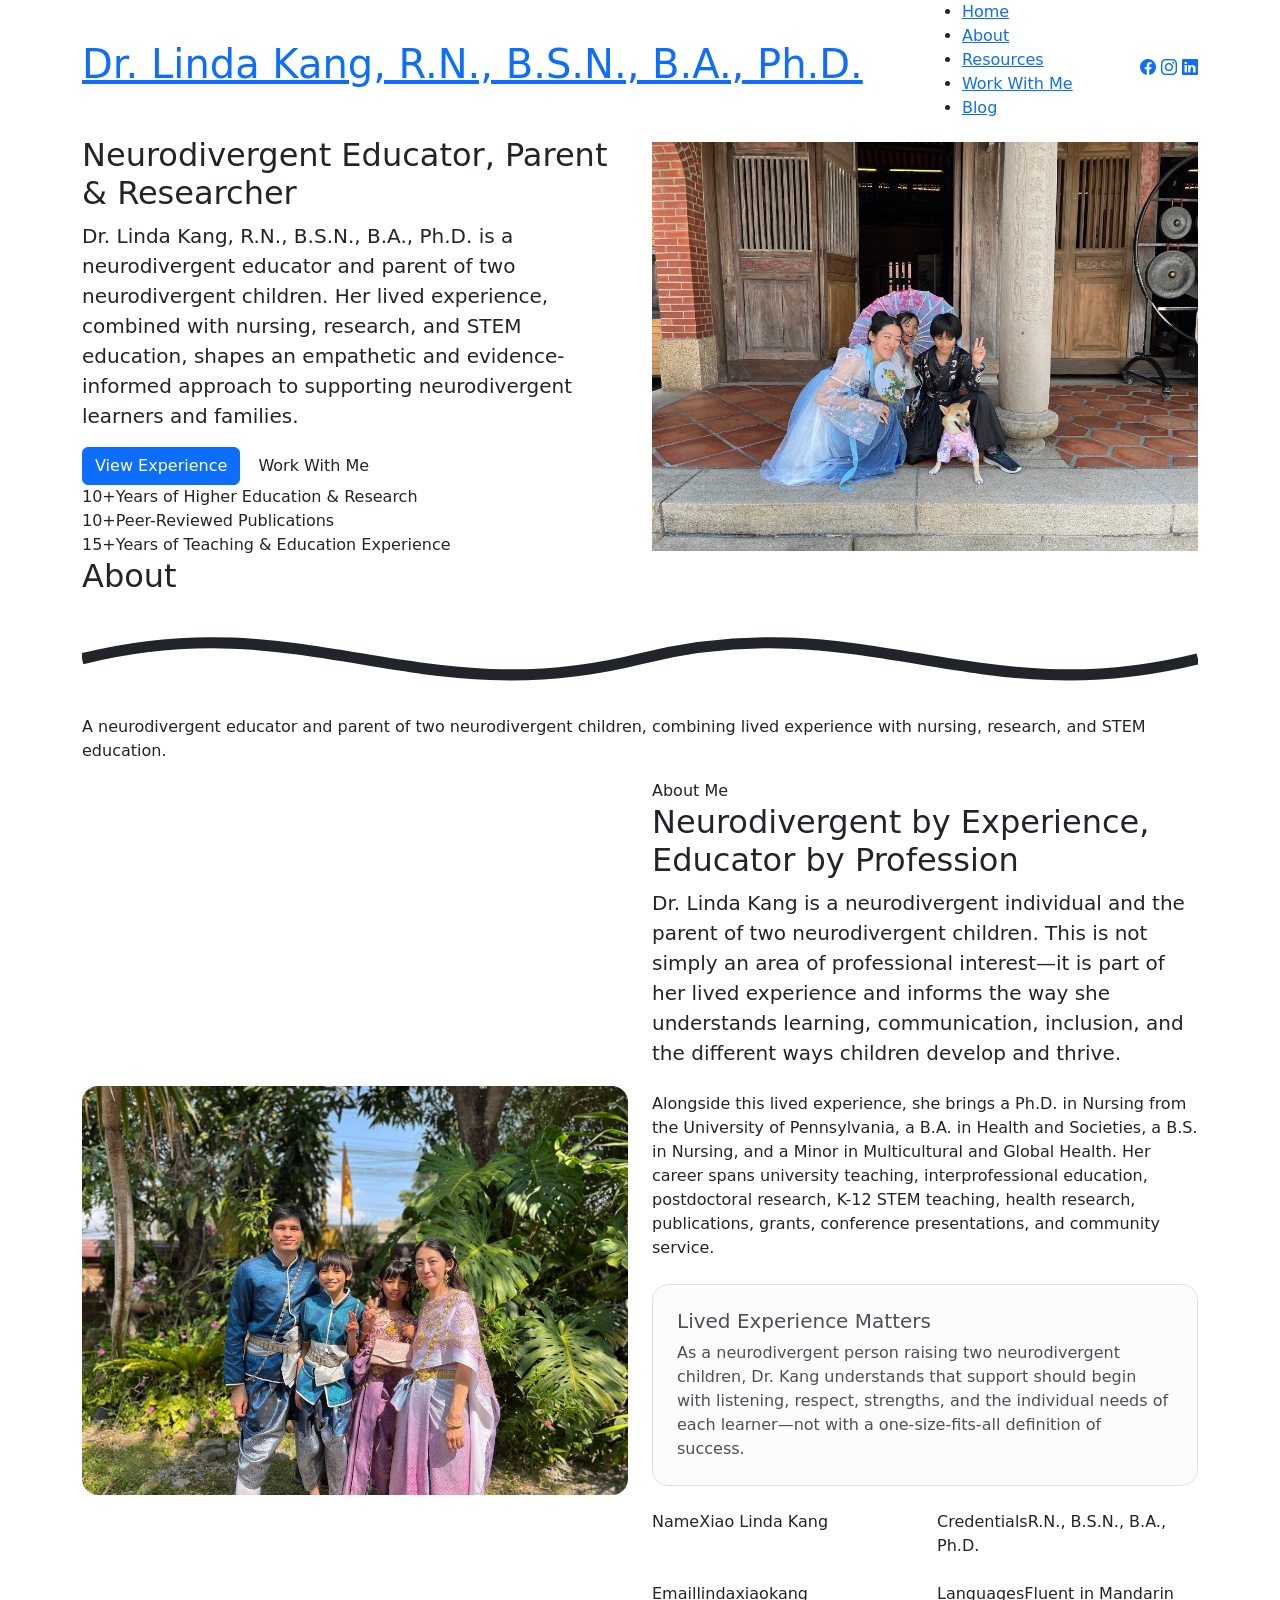
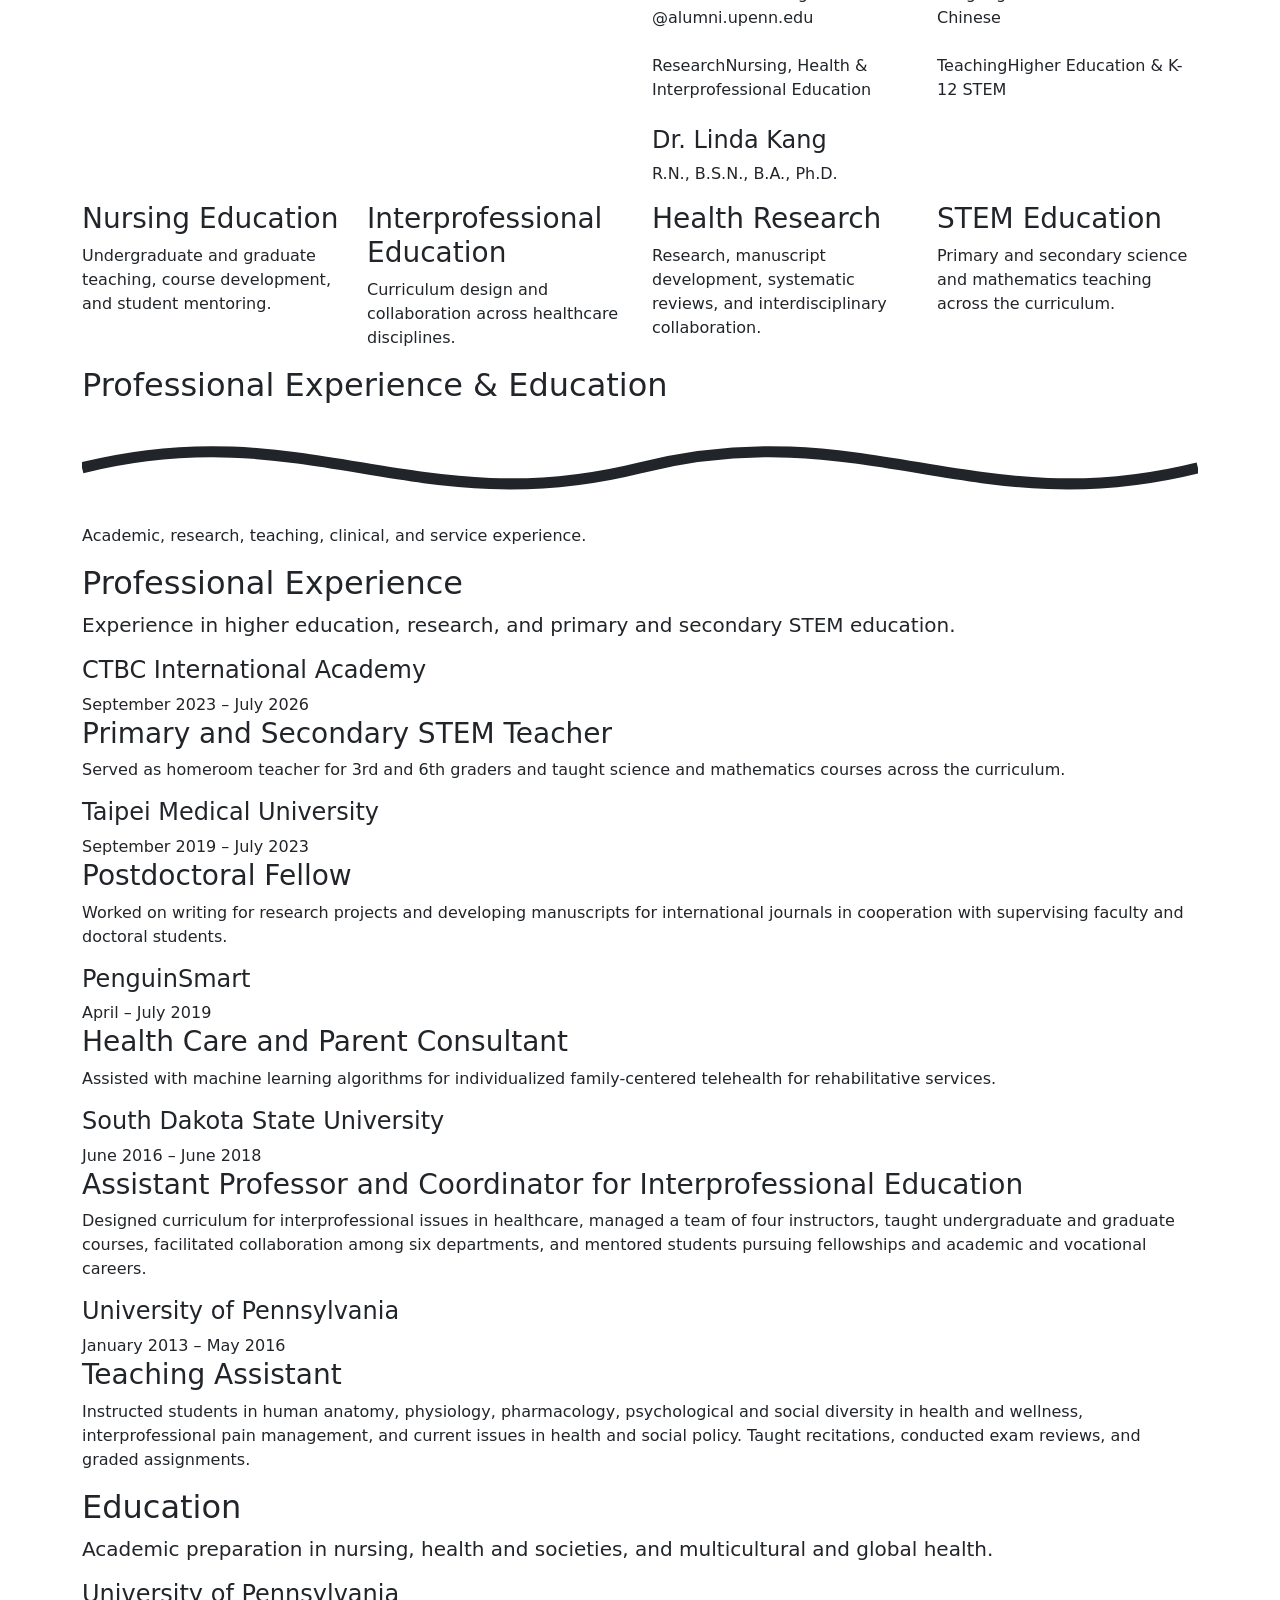
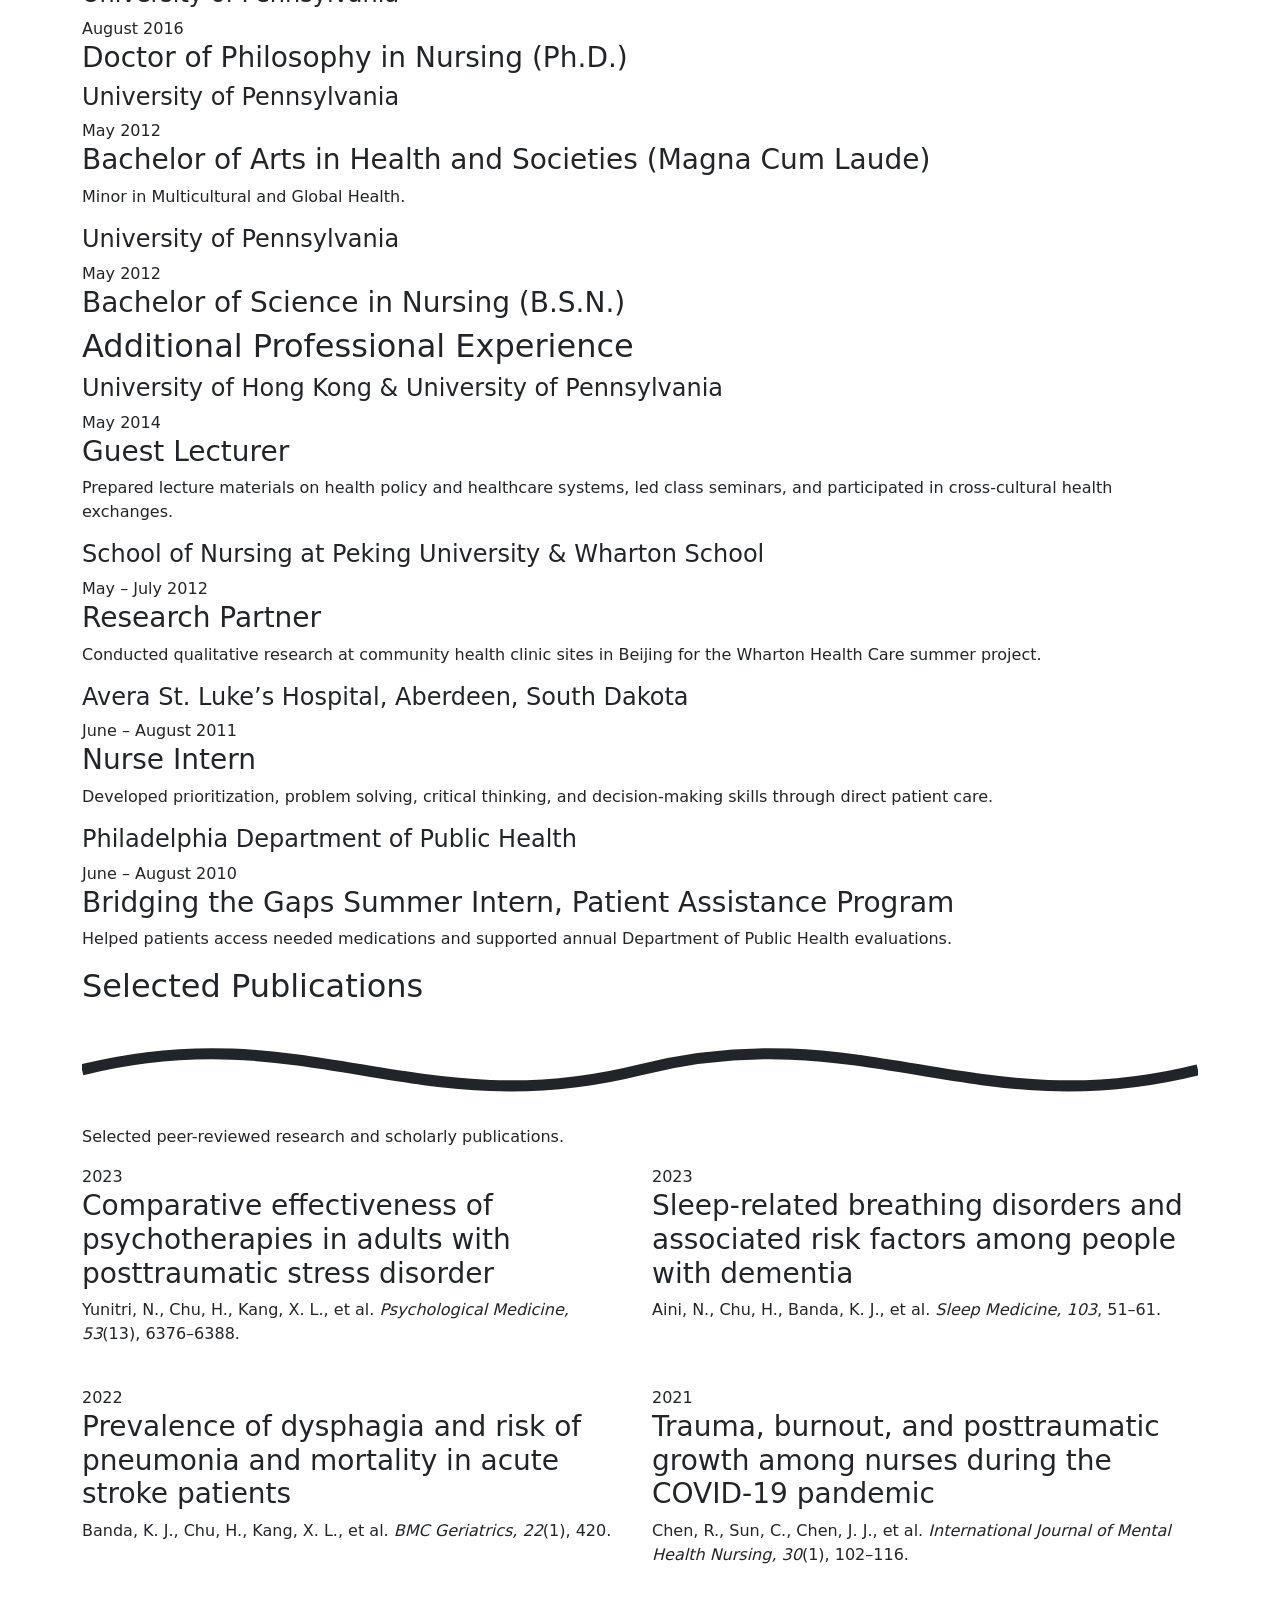
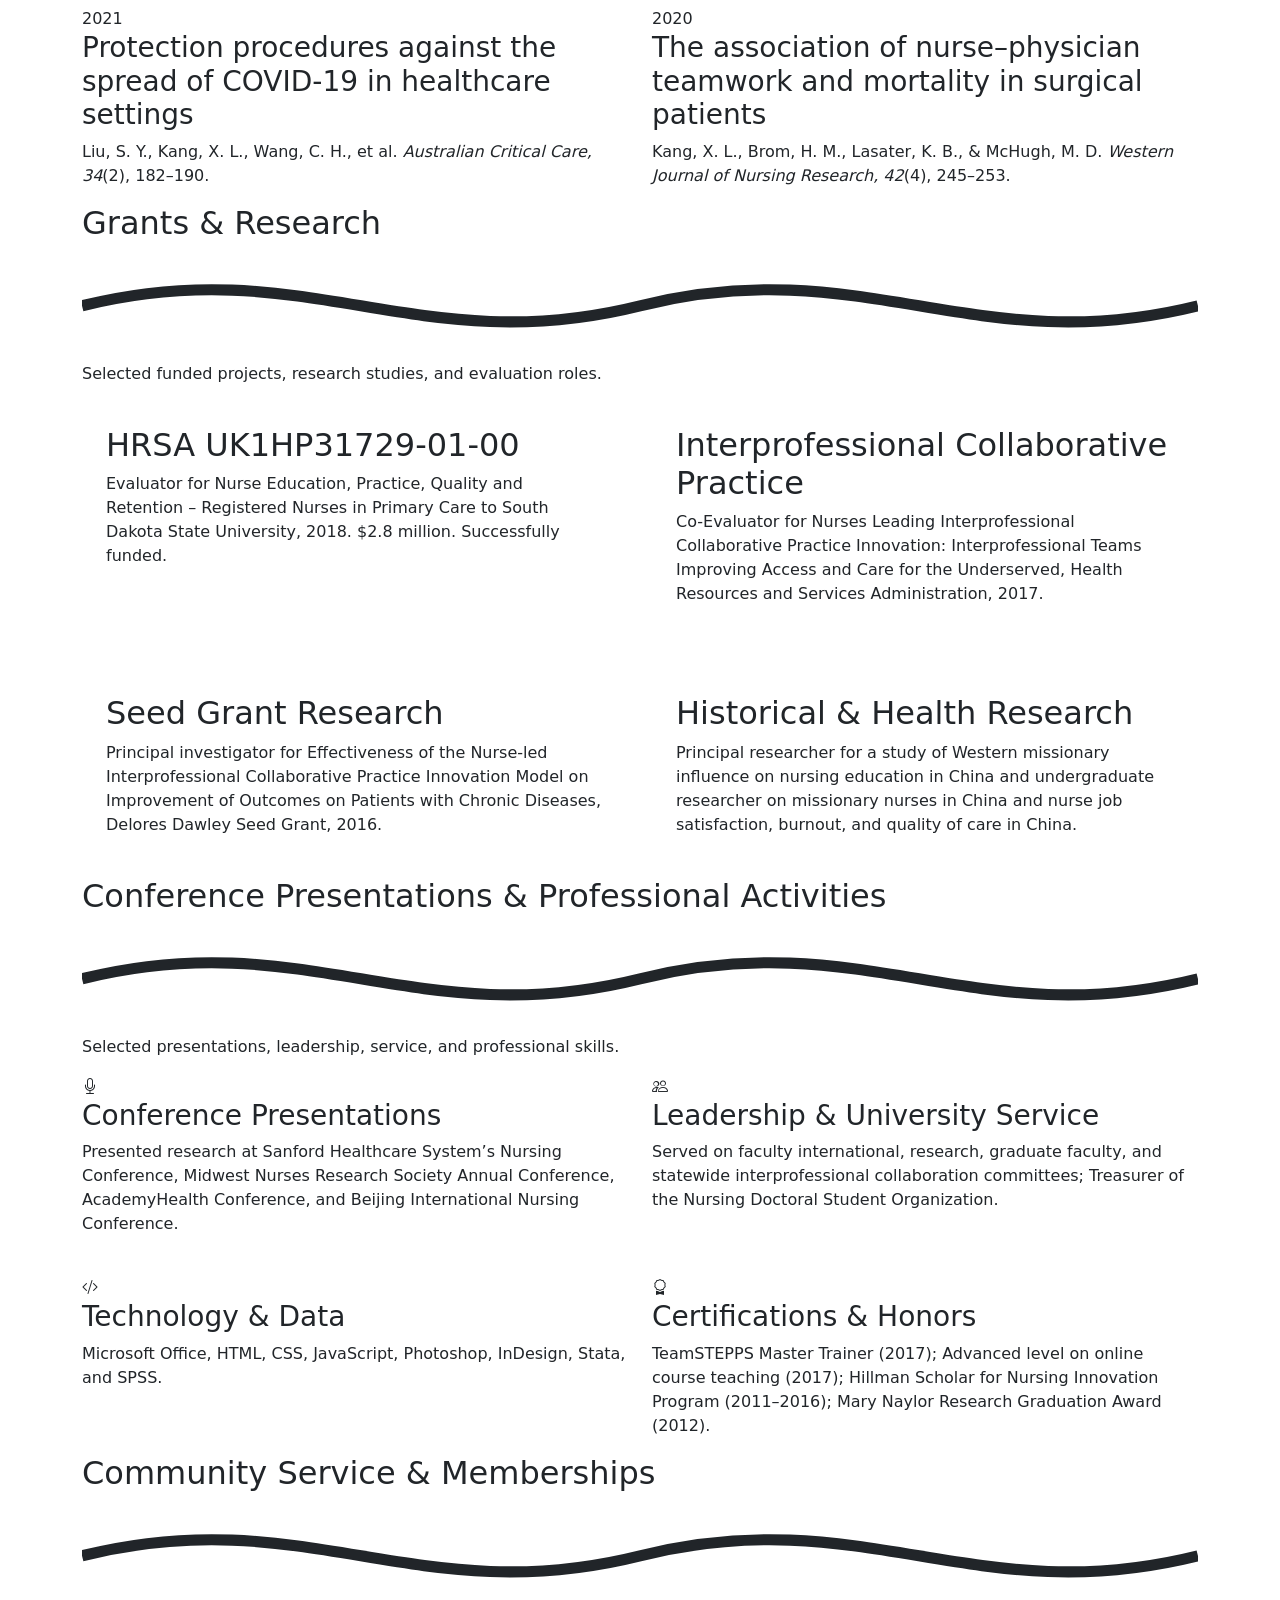
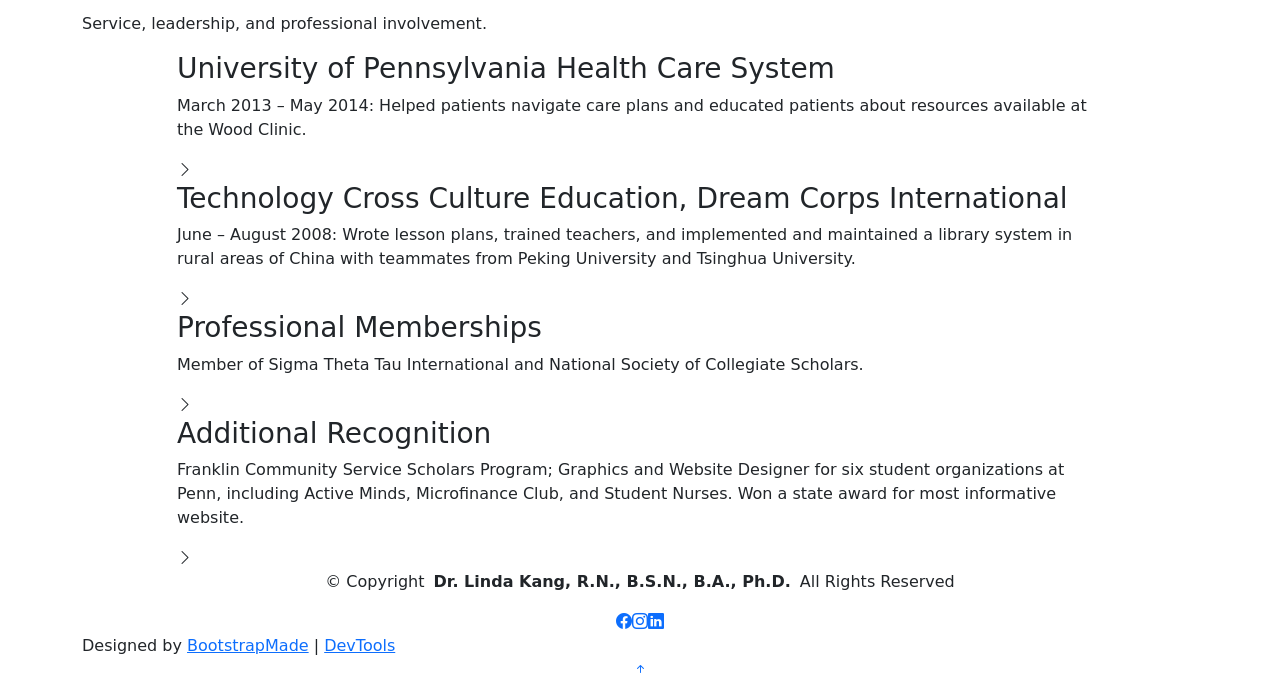
==== commit c1ed5c01: "Update home CTA, point Blog to Substack, add contact form to Work With Me - Home: replace "Contact M" ====
--- a/index.html
+++ b/index.html
@@ -53,7 +53,7 @@
           <li><a href="about.html">About</a></li>
           <li><a href="resources.html">Resources</a></li>
           <li><a href="work-with-me.html">Work With Me</a></li>
-          <li><a href="blog.html">Blog</a></li>
+          <li><a href="https://phdadhdmom.substack.com/">Blog</a></li>
         </ul>
         <i class="mobile-nav-toggle d-xl-none bi bi-list"></i>
       </nav>
@@ -78,7 +78,7 @@
             <p class="lead">Dr. Linda Kang, R.N., B.S.N., B.A., Ph.D. is a neurodivergent educator and parent of two neurodivergent children. Her lived experience, combined with nursing, research, and STEM education, shapes an empathetic and evidence-informed approach to supporting neurodivergent learners and families.</p>
             <div class="cta-buttons" data-aos="fade-up" data-aos-delay="300">
               <a href="#resume" class="btn btn-primary">View Experience</a>
-              <a href="#contact" class="btn btn-outline">Contact Me</a>
+              <a href="work-with-me.html" class="btn btn-outline">Work With Me</a>
             </div>
             <div class="hero-stats" data-aos="fade-up" data-aos-delay="400">
               <div class="stat-item"><span class="stat-number">10+</span><span class="stat-label">Years of Higher Education &amp; Research</span></div>
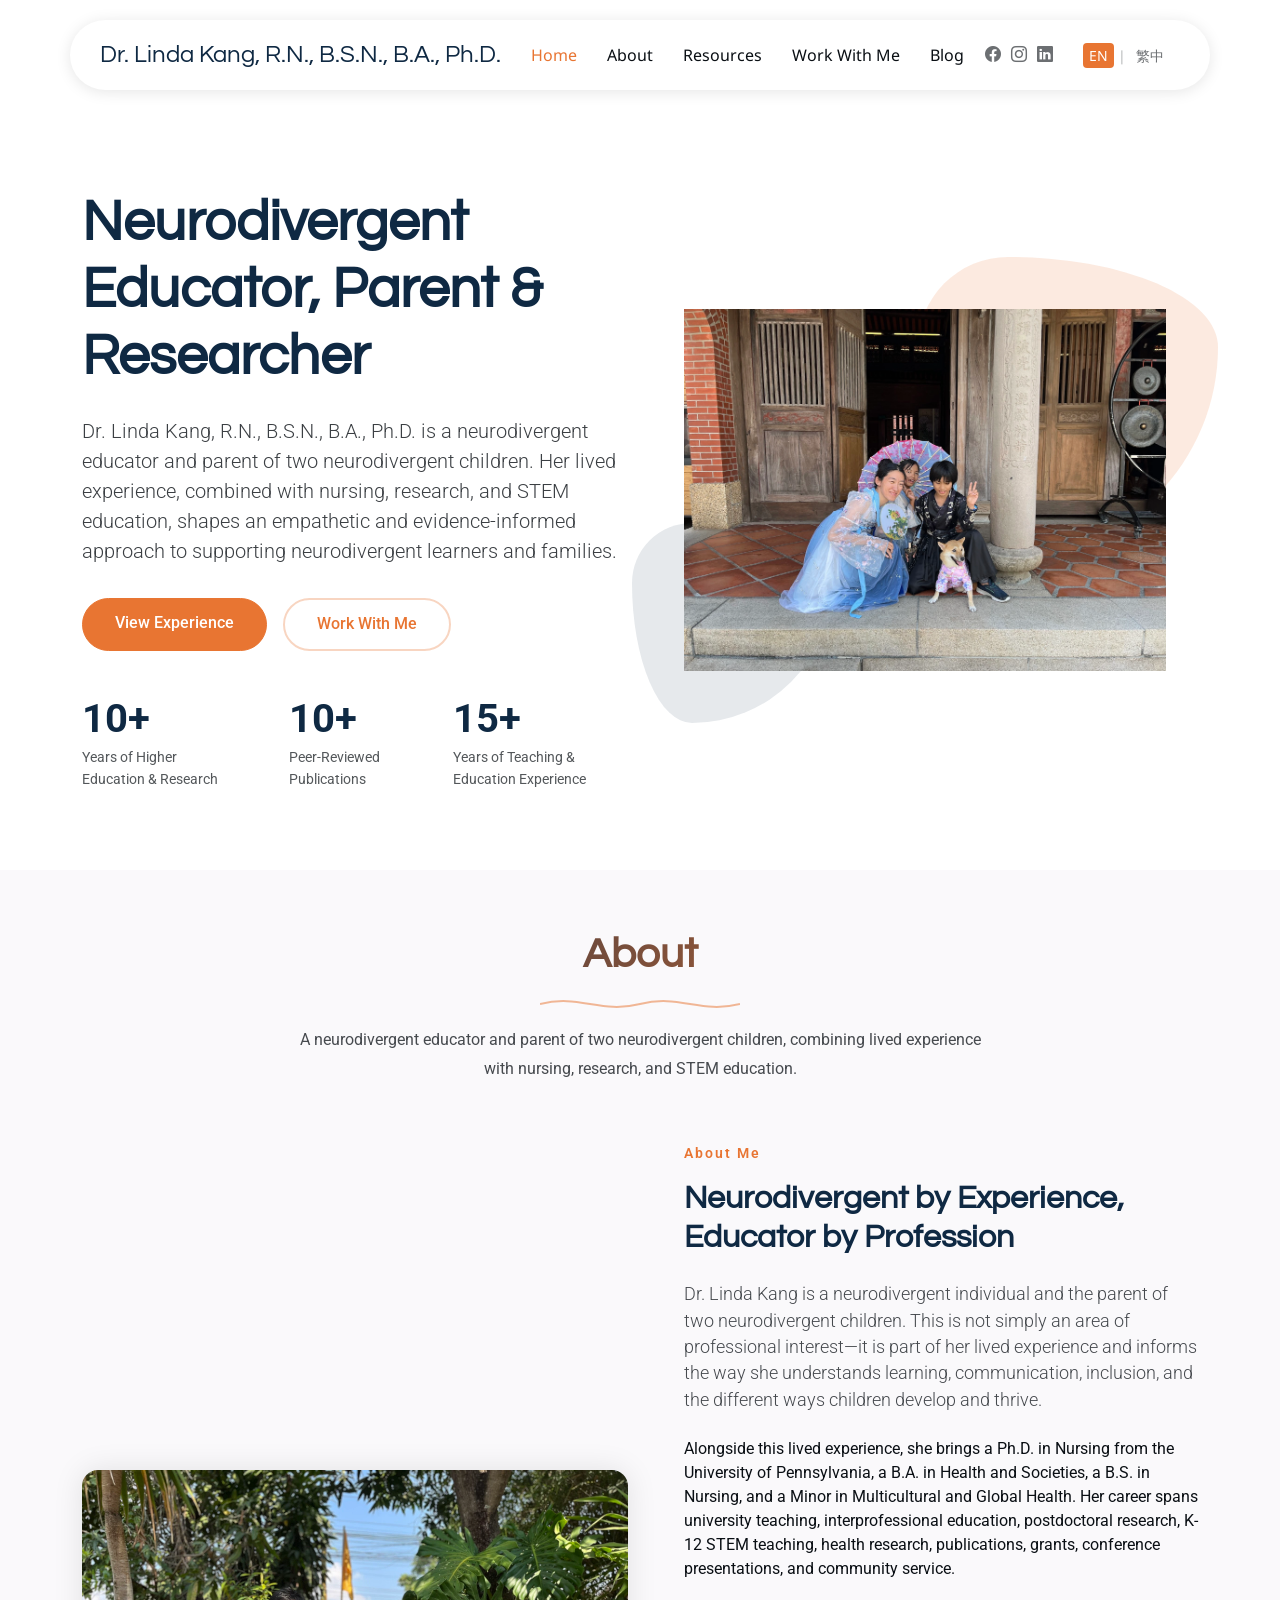
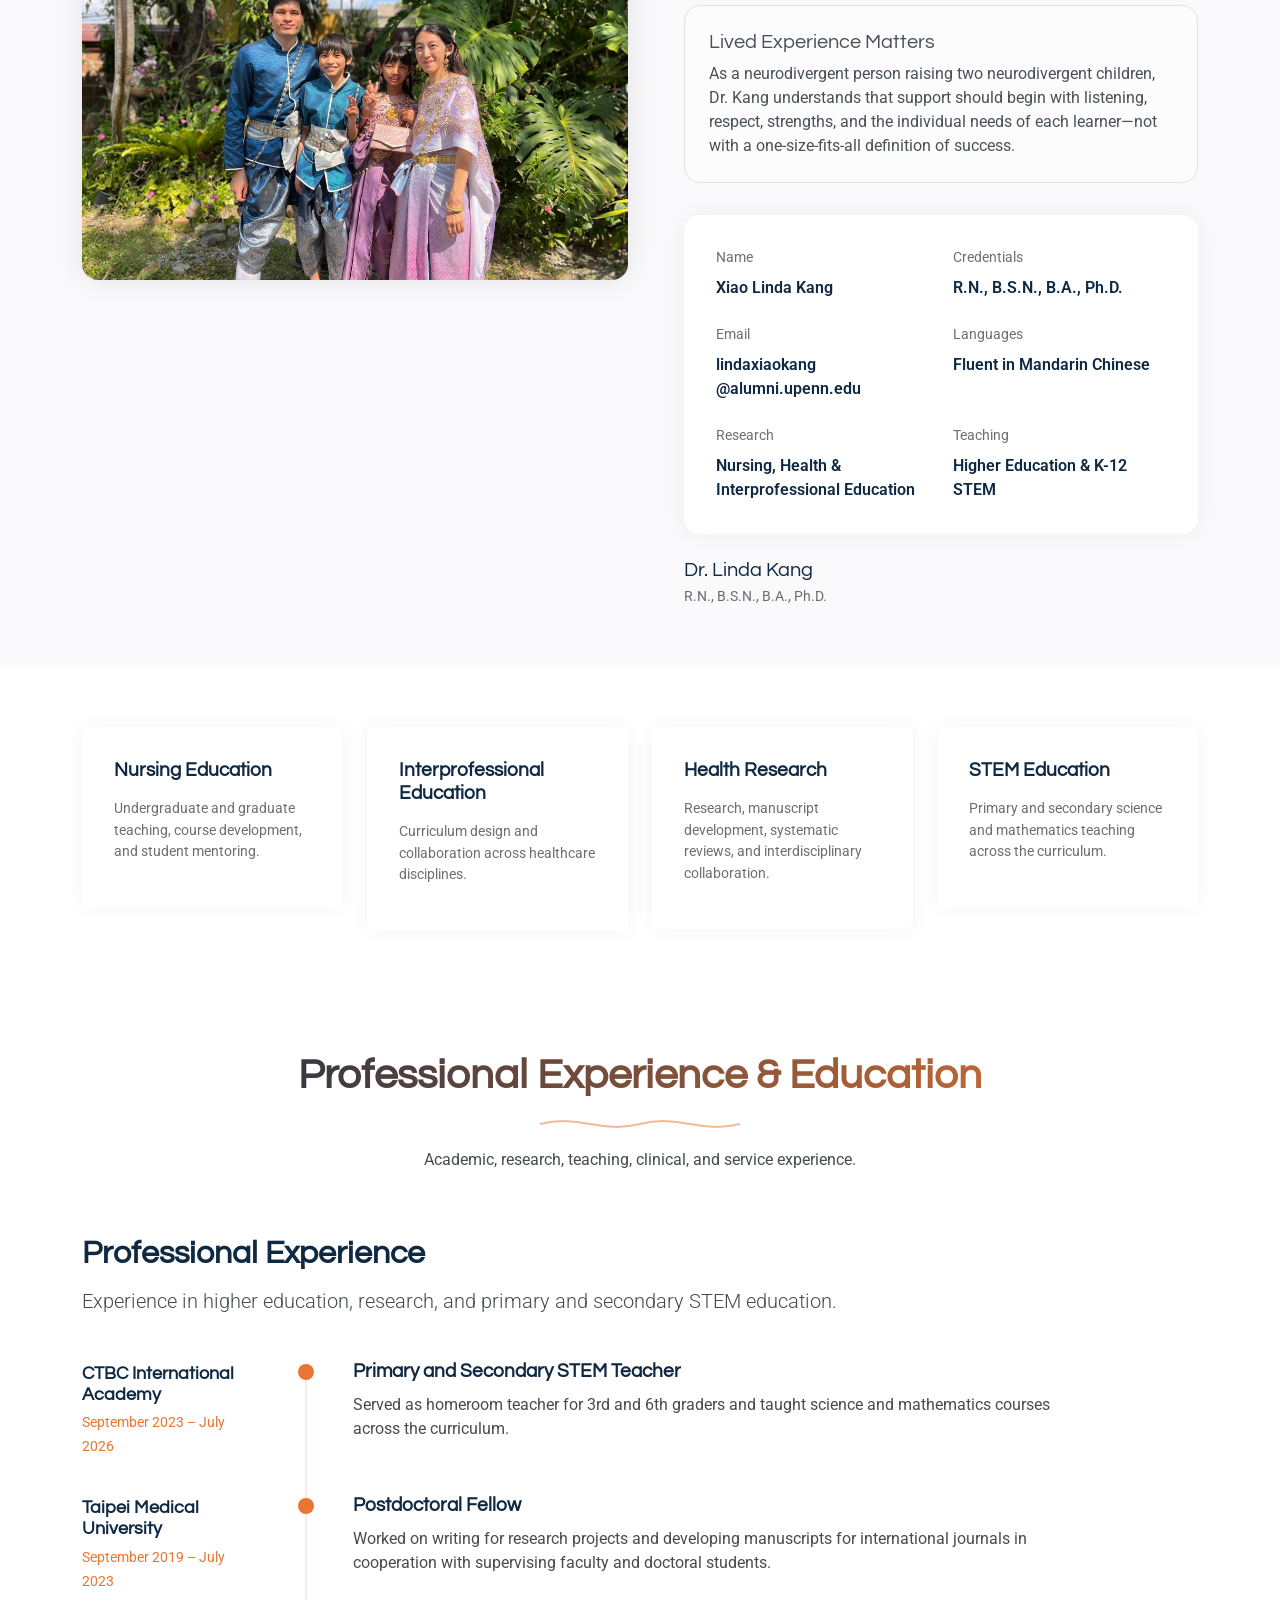
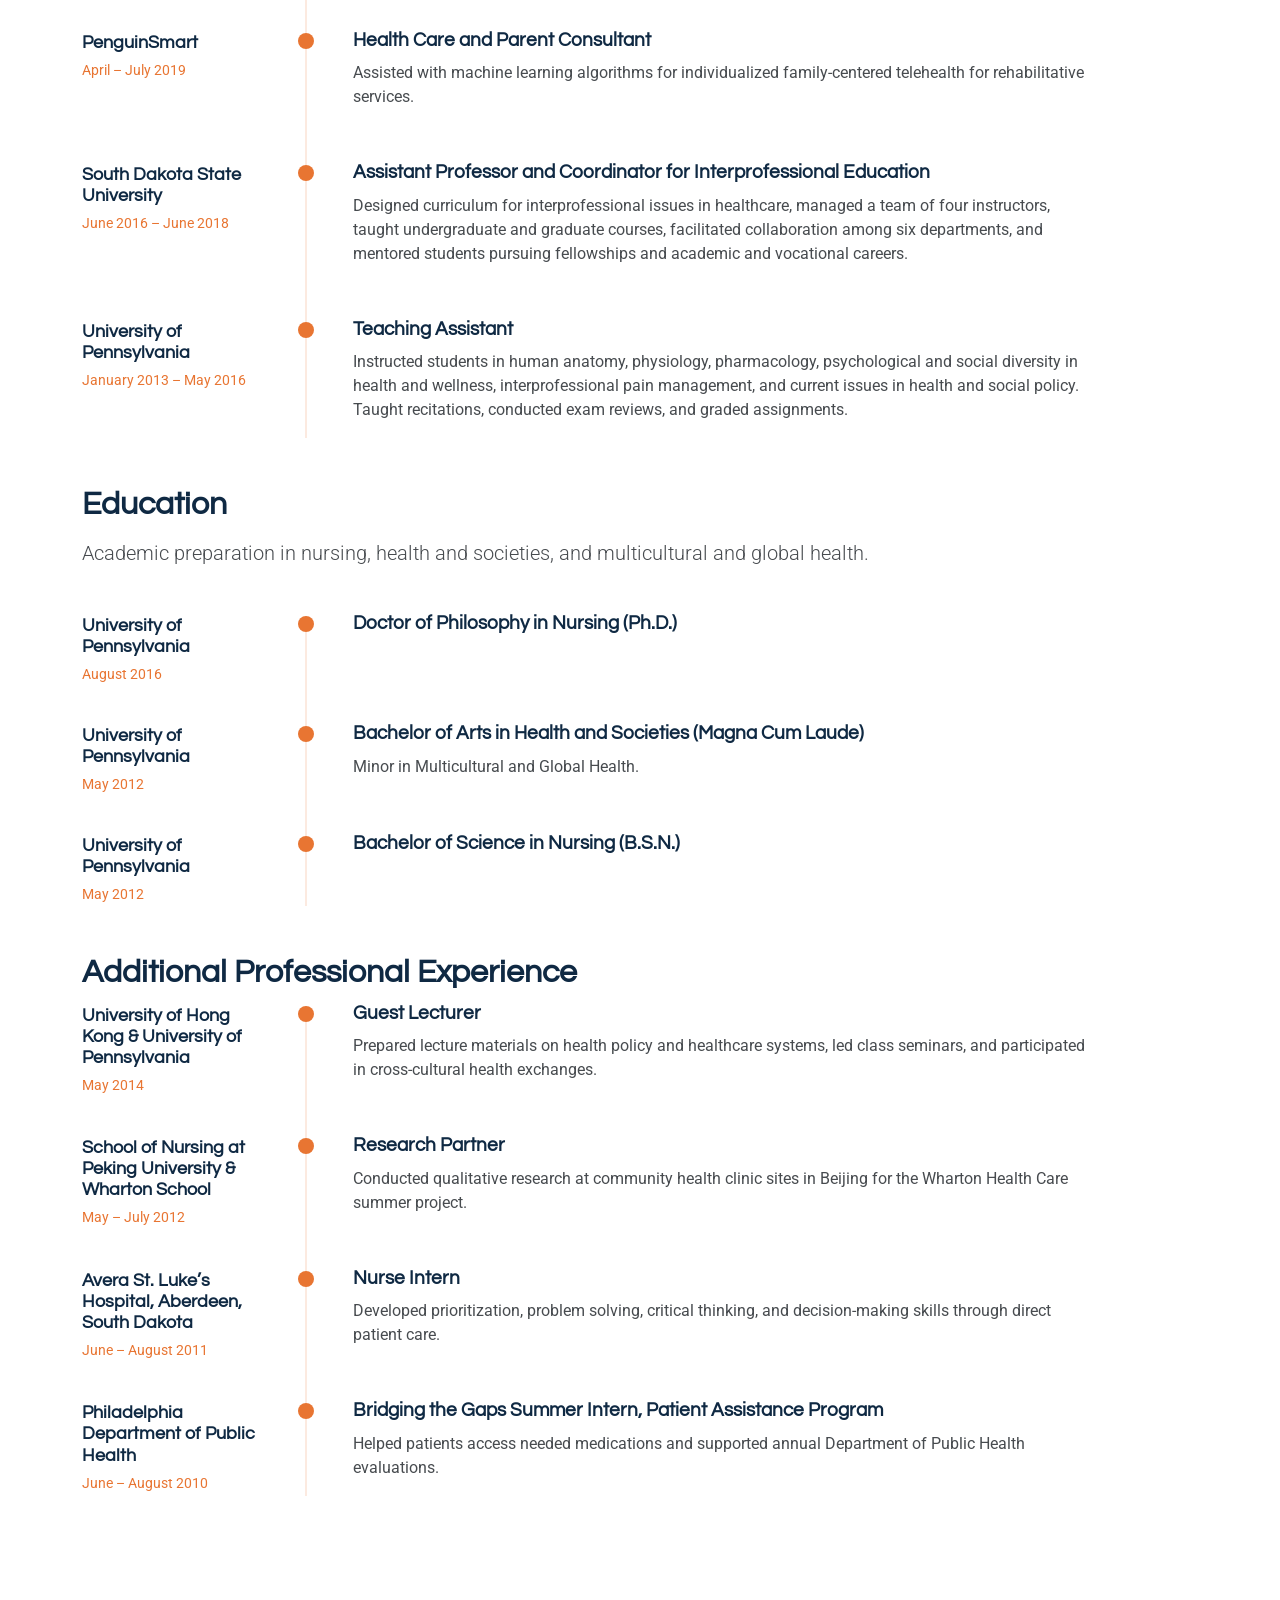
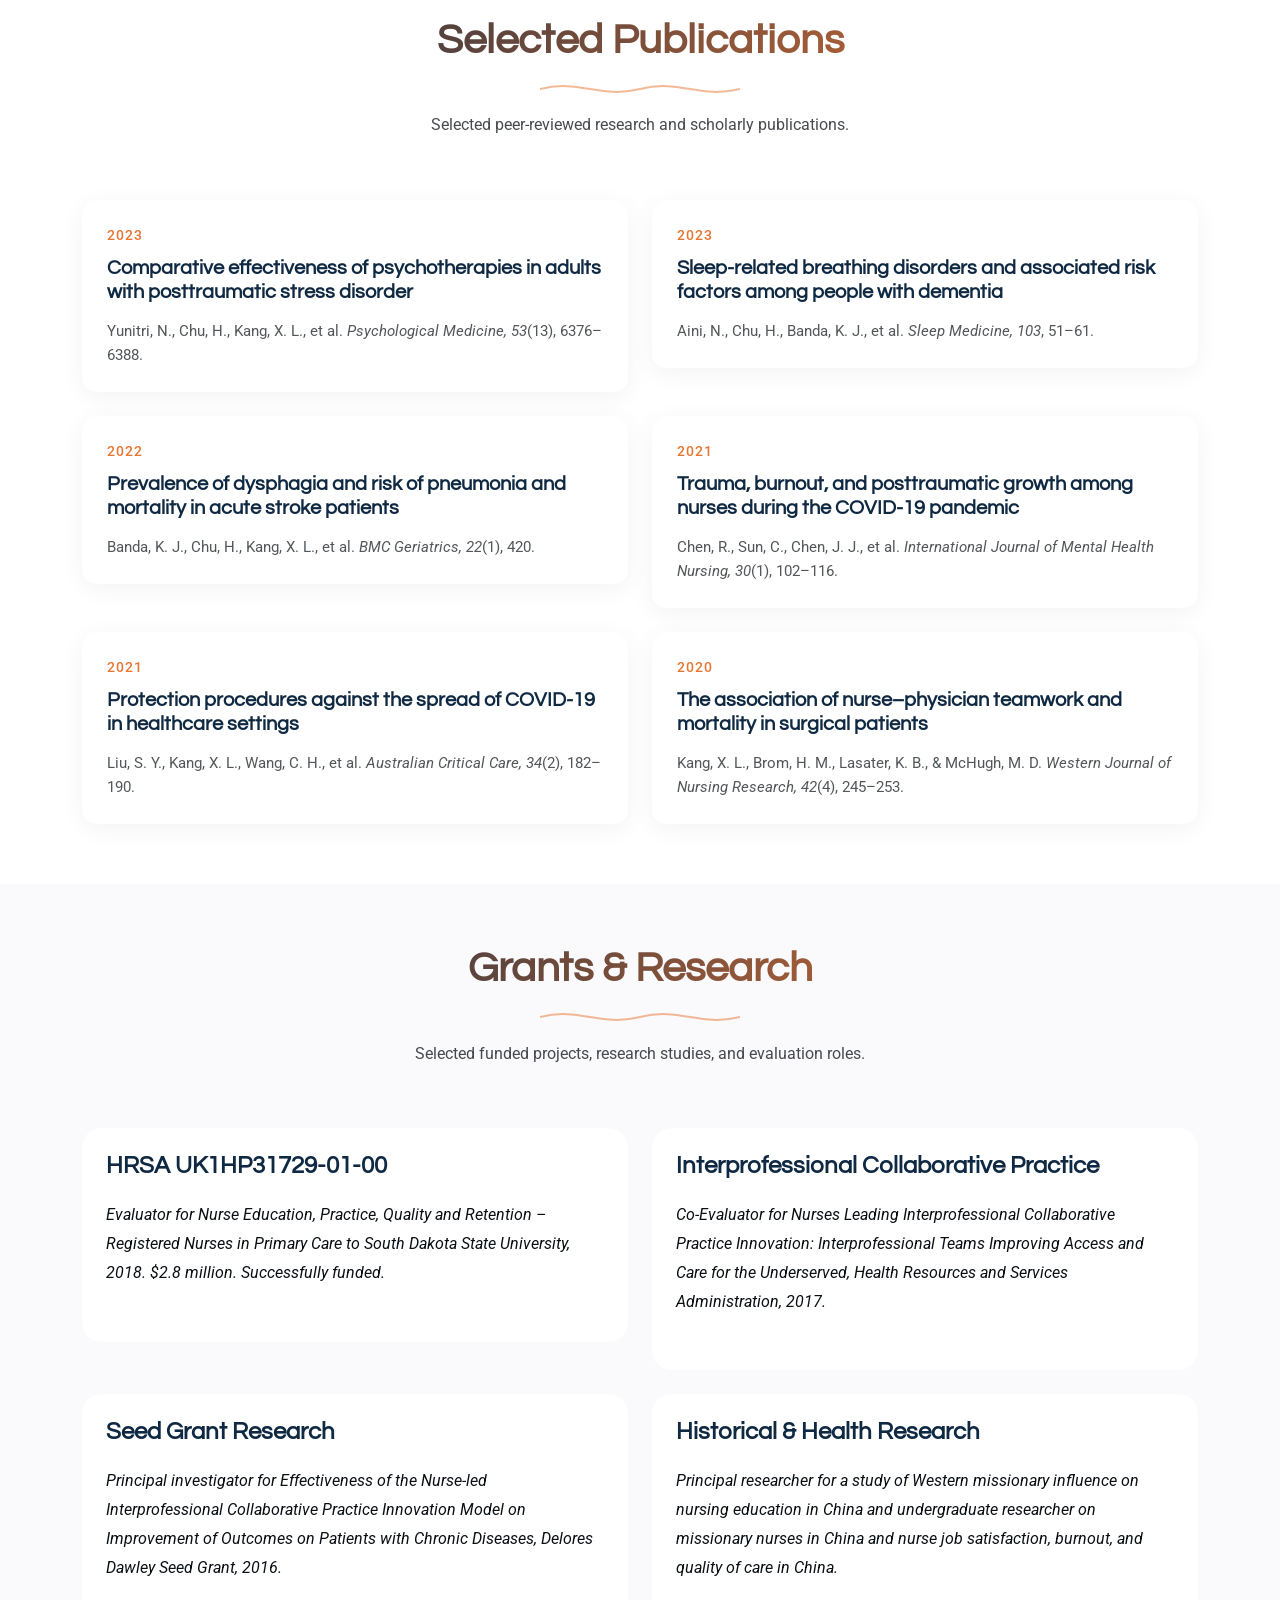
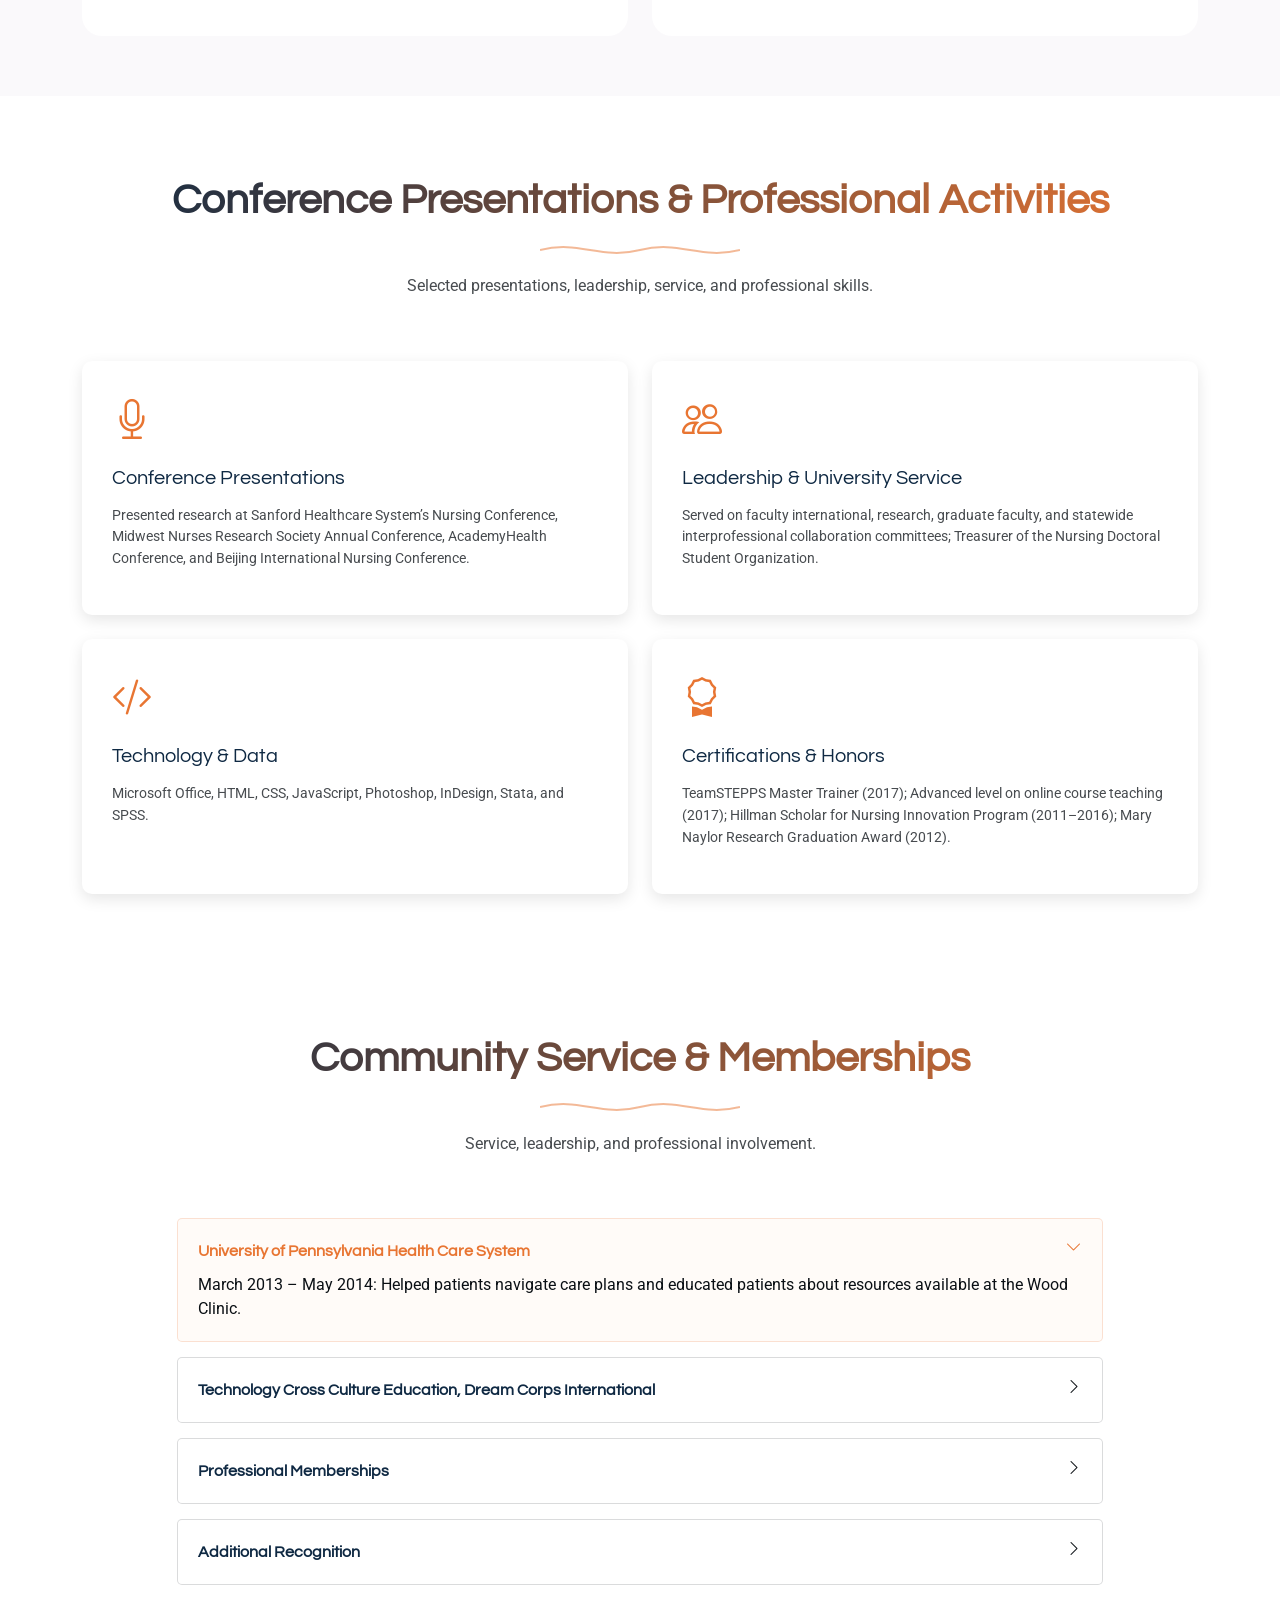
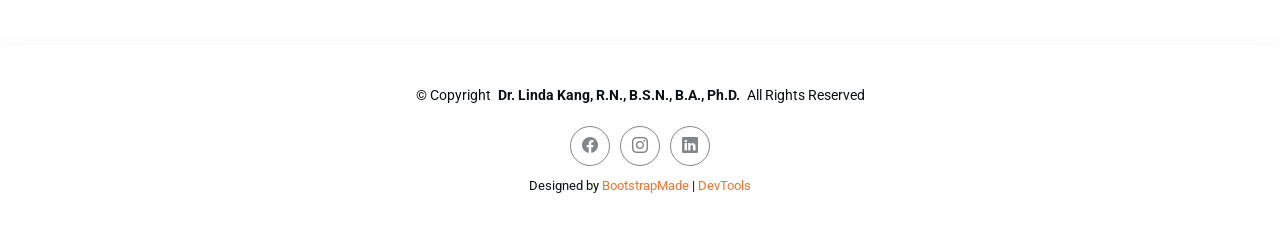
==== commit 685432d7: "Add Traditional Chinese version of the site with language switcher - New zh/ pages (index, about, re" ====
--- a/index.html
+++ b/index.html
@@ -7,6 +7,9 @@
   <title>Dr. Linda Kang, R.N., B.S.N., B.A., Ph.D. | Nursing Educator & Researcher</title>
   <meta name="description" content="Dr. Linda Kang, R.N., B.S.N., B.A., Ph.D. is a nursing educator, researcher, and STEM teacher with experience in higher education, research, interprofessional education, and K-12 STEM teaching.">
   <meta name="keywords" content="nursing educator, nursing researcher, interprofessional education, STEM teacher, PhD nursing, health education">
+
+  <link rel="alternate" hreflang="en" href="index.html">
+  <link rel="alternate" hreflang="zh-Hant-TW" href="zh/index.html">
 
   <!-- Favicons -->
   <link href="assets/img/favicon.png" rel="icon">
@@ -62,6 +65,12 @@
         <a href="https://www.facebook.com/groups/229477850441076/user/624431/" class="facebook"><i class="bi bi-facebook"></i></a>
         <a href="https://www.instagram.com/phdadhdmom" class="instagram"><i class="bi bi-instagram"></i></a>
         <a href="https://tw.linkedin.com/in/xiao-kang-ph-d-6a786524" class="linkedin"><i class="bi bi-linkedin"></i></a>
+      </div>
+
+      <div class="lang-switch" aria-label="Language / 語言">
+        <a href="index.html" lang="en" hreflang="en" class="active" aria-current="true">EN</a>
+        <span class="sep">|</span>
+        <a href="zh/index.html" lang="zh-Hant-TW" hreflang="zh-Hant-TW">繁中</a>
       </div>
 
     </div>
--- a/assets/css/main.css
+++ b/assets/css/main.css
@@ -1957,4 +1957,50 @@
 --------------------------------------------------------------*/
 .starter-section {
   /* Add your styles here */
-}+}
+/*--------------------------------------------------------------
+# Language Switcher
+--------------------------------------------------------------*/
+.header .lang-switch {
+  display: flex;
+  align-items: center;
+  gap: 4px;
+  padding-right: 15px;
+  font-family: var(--nav-font);
+  font-size: 14px;
+  white-space: nowrap;
+}
+
+.header .lang-switch a {
+  color: color-mix(in srgb, var(--default-color), transparent 40%);
+  padding: 2px 6px;
+  border-radius: 4px;
+  transition: 0.3s;
+}
+
+.header .lang-switch a:hover {
+  color: var(--accent-color);
+}
+
+.header .lang-switch a.active {
+  color: var(--contrast-color);
+  background: var(--accent-color);
+}
+
+.header .lang-switch .sep {
+  color: color-mix(in srgb, var(--default-color), transparent 70%);
+}
+
+@media (max-width: 1200px) {
+  .header .lang-switch {
+    order: 2;
+    padding-right: 10px;
+  }
+}
+
+/* Traditional Chinese typography */
+html:lang(zh-Hant-TW) {
+  --default-font: "Roboto", "Noto Sans TC", system-ui, -apple-system, "PingFang TC", "Microsoft JhengHei", sans-serif;
+  --heading-font: "Questrial", "Noto Sans TC", "PingFang TC", "Microsoft JhengHei", sans-serif;
+  --nav-font: "Noto Sans", "Noto Sans TC", "PingFang TC", "Microsoft JhengHei", sans-serif;
+}
